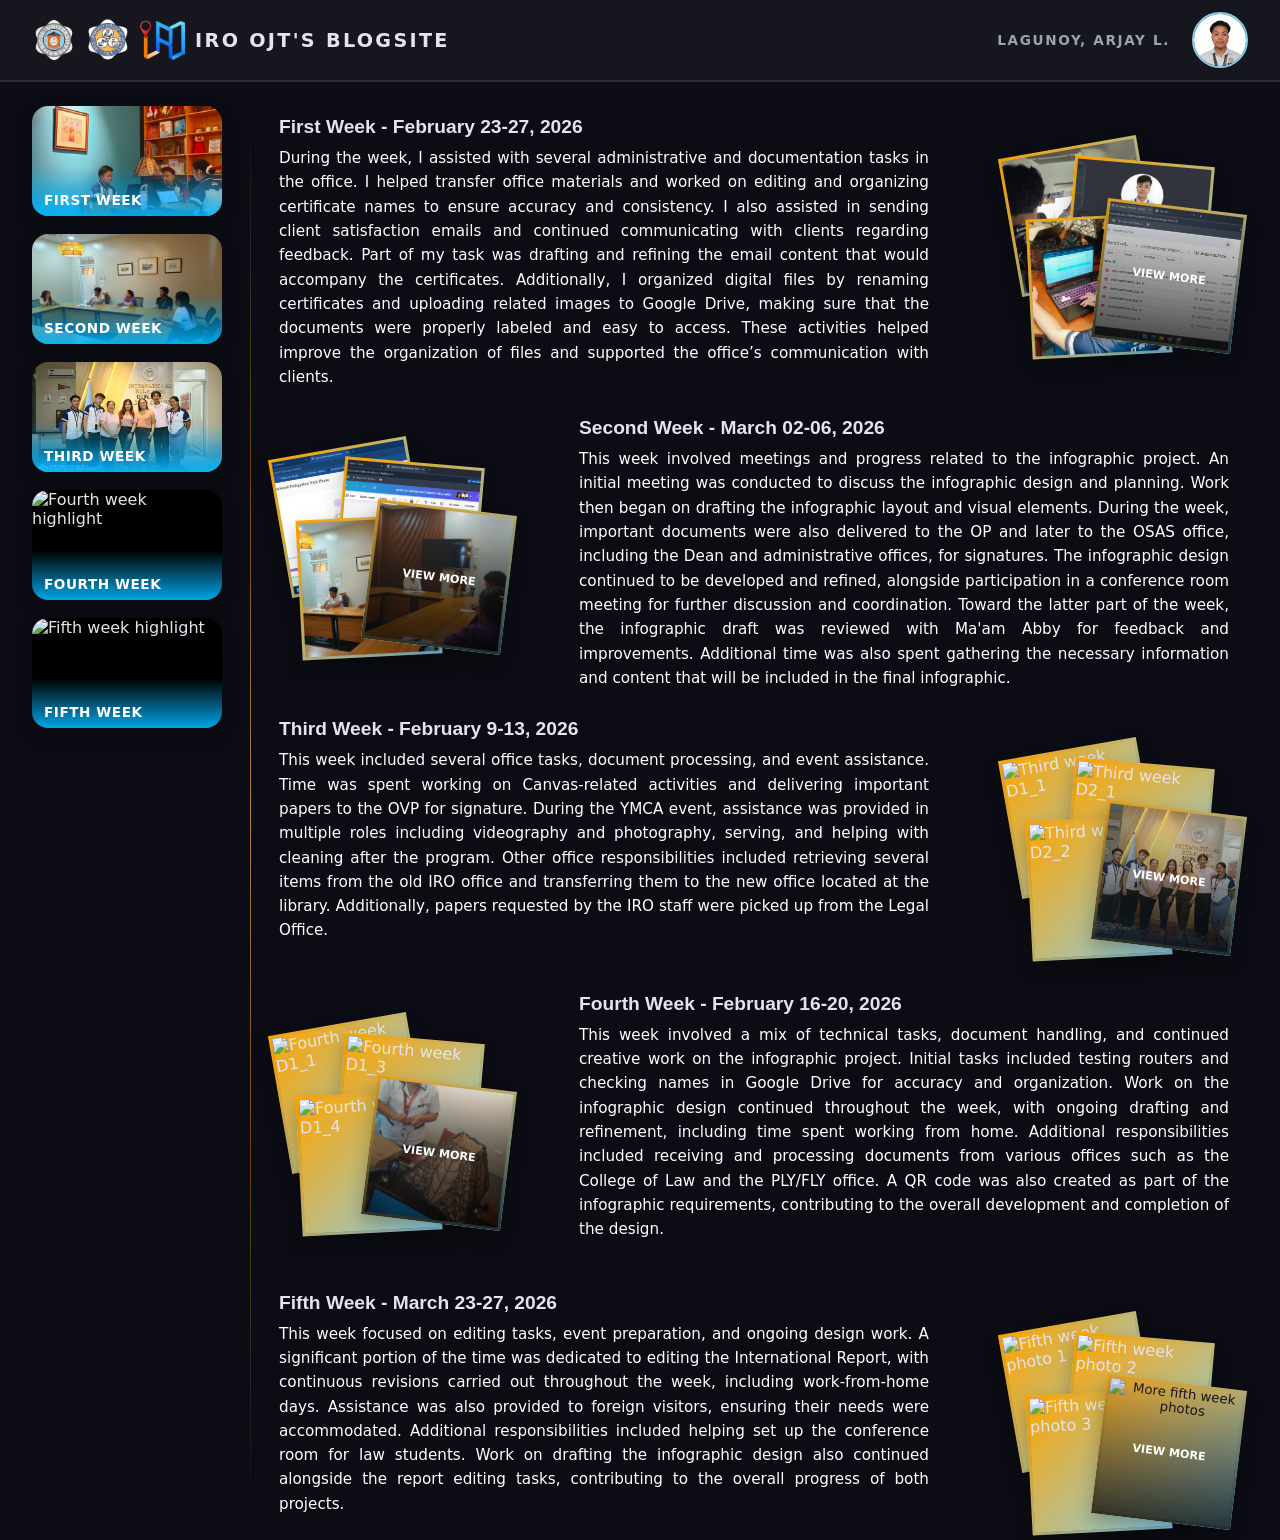
==== arjay.html @ ab3e55b7 "images changes" ====
<!DOCTYPE html>
<html lang="en">
<head>
  <meta charset="UTF-8">
  <title>Arjay - IRO OJT'S BLOGSITE</title>
  <link rel="icon" href="images/favicon.ico" type="image/x-icon">
  <link rel="preconnect" href="https://fonts.googleapis.com">
  <link rel="preconnect" href="https://fonts.gstatic.com" crossorigin>
  <link href="https://fonts.googleapis.com/css2?family=Pacifico&display=swap" rel="stylesheet">
  <link rel="stylesheet" href="style.css">
  <script src="profile-filter.js" defer></script>
  <style>
    /* Hide hover name label for header profiles on this page only */
    .profiles .profile span {
      display: none !important;
    }
  </style>
</head>
<body>
  <header class="site-header">
    <div class="site-title">
      <a href="index.html" class="home-link">
        <span class="site-logos" aria-label="Site logos">
          <img src="images/bu_logo.png" alt="BU Logo" class="partner-logo">
          <img src="images/bucs_logo.png" alt="BUCS Logo" class="partner-logo">
          <img src="images/iro_logo.webp" alt="IRO Logo" class="site-logo">
        </span>
      </a>
      <span>IRO OJT'S BLOGSITE</span>
    </div>

    <div class="profiles">
      <div class="profiles-label">Lagunoy, Arjay L.</div>
      <a href="ella.html?p=ella" class="profile" data-profile="ella">
        <img src="images/ella.webp" alt="Ella Balderama" />
        <span>Ella Balderama</span>
      </a>
      <a href="edmar.html?p=edmar" class="profile" data-profile="edmar">
        <img src="images/edmar.webp" alt="Edmar Dolosa" />
        <span>Edmar Dolosa</span>
      </a>
      <a href="index.html" class="profile" data-profile="arjay">
        <img src="images/arjay.webp" alt="Arjay Lagunoy" />
        <span>Arjay Lagunoy</span>
      </a>
    </div>
  </header>

  <hr class="header-divider">

  <main class="content blog-layout">
    <!-- Left: stacked hero cards -->
    <aside class="blog-hero-column">
      <div class="blog-hero-card">
        <div class="blog-hero-image-wrapper">
          <img src="images/arjay/first_week/D5-fri-3.jpg" alt="First week highlight">
          <button type="button" class="blog-hero-label" aria-label="First Week">First Week</button>
        </div>
      </div>

      <div class="blog-hero-card">
        <div class="blog-hero-image-wrapper">
          <img src="images/arjay/second_week/D4-3.jpeg" alt="Second week highlight">
          <button type="button" class="blog-hero-label" aria-label="Second Week">Second Week</button>
        </div>
      </div>

      <div class="blog-hero-card">
        <div class="blog-hero-image-wrapper">
          <img src="images/arjay/third_week/D2_3.jpg" alt="Third week highlight">
          <button type="button" class="blog-hero-label" aria-label="Third Week">Third Week</button>
        </div>
      </div>

      <div class="blog-hero-card">
        <div class="blog-hero-image-wrapper">
          <img src="images/arjay/fourth_week/D1_4.jpg" alt="Fourth week highlight">
          <button type="button" class="blog-hero-label" aria-label="Fourth Week">Fourth Week</button>
        </div>
      </div>

      <div class="blog-hero-card">
        <div class="blog-hero-image-wrapper">
          <img src="images/arjay/fifth_week/IMG_20260323_080156_362.jpg" alt="Fifth week highlight">
          <button type="button" class="blog-hero-label" aria-label="Fifth Week">Fifth Week</button>
        </div>
      </div>
    </aside>

    <!-- Vertical line separator (continuous) -->
    <div class="blog-vertical-divider"></div>

    <!-- Right: both weeks stacked -->
    <section class="blog-main-column">
      <div class="blog-week-block" id="week-first">
        <h1 class="blog-title">First Week - February 23-27, 2026</h1>

        <div class="blog-main-row">
          <p class="blog-paragraph">
            During the week, I assisted with several administrative and documentation tasks in the office.
            I helped transfer office materials and worked on editing and organizing certificate names to ensure
            accuracy and consistency. I also assisted in sending client satisfaction emails and continued
            communicating with clients regarding feedback. Part of my task was drafting and refining the email
            content that would accompany the certificates. Additionally, I organized digital files by renaming
            certificates and uploading related images to Google Drive, making sure that the documents were properly
            labeled and easy to access. These activities helped improve the organization of files and supported the
            office’s communication with clients.
          </p>

          <div class="blog-gallery-layer">

            <div class="blog-thumb layer1">
              <img src="images/arjay/first_week/D1-vehicle.jpg" alt="First week vehicle">
            </div>
          
            <div class="blog-thumb layer2">
              <img src="images/arjay/first_week/D3-WFH.jpg" alt="Work from home">
            </div>
          
            <div class="blog-thumb layer3">
              <img src="images/arjay/first_week/D5-fri-1.jpg" alt="Friday photo 1">
            </div>
          
            <button type="button"
                    class="blog-thumb blog-thumb-more layer4"
                    data-label="VIEW MORE"
                    id="open-first-week-modal">
              <img src="images/arjay/first_week/D5-drandreas.png" alt="More photos">
            </button>       
          </div>
          </div>
        </div>
      </div>

      <div class="blog-week-block blog-week-gallery-left" id="week-second">
        <h1 class="blog-title">Second Week - March 02-06, 2026</h1>

        <div class="blog-main-row">
          <div class="blog-gallery-layer">
            <div class="blog-thumb layer1">
              <img src="images/arjay/second_week/D2.png" alt="Second week detail D2">
            </div>
          
            <div class="blog-thumb layer2">
              <img src="images/arjay/second_week/D5.png" alt="Second week D5">
            </div>
          
            <div class="blog-thumb layer3">
              <img src="images/arjay/second_week/D4-3.jpeg" alt="Second week D4-3">
            </div>
          
            <button type="button"
                    class="blog-thumb blog-thumb-more layer4"
                    data-label="VIEW MORE"
                    id="open-second-week-modal">
              <img src="images/arjay/second_week/D4-5.jpeg" alt="More second week photos">
            </button>       
          </div>

          <p class="blog-paragraph">
            This week involved meetings and progress related to the infographic project. An initial meeting was conducted to discuss the infographic design and planning. Work then began on drafting the infographic layout and visual elements. During the week, important documents were also delivered to the OP and later to the OSAS office, including the Dean and administrative offices, for signatures. The infographic design continued to be developed and refined, alongside participation in a conference room meeting for further discussion and coordination. Toward the latter part of the week, the infographic draft was reviewed with Ma'am Abby for feedback and improvements. Additional time was also spent gathering the necessary information and content that will be included in the final infographic.
          </p>
          </div>
        </div>
      </div>

      <div class="blog-week-block" id="week-third">
        <h1 class="blog-title">Third Week - February 9-13, 2026</h1>

        <div class="blog-main-row">
          <p class="blog-paragraph">
            This week included several office tasks, document processing, and event assistance. Time was spent working on Canvas-related activities and delivering important papers to the OVP for signature. During the YMCA event, assistance was provided in multiple roles including videography and photography, serving, and helping with cleaning after the program. Other office responsibilities included retrieving several items from the old IRO office and transferring them to the new office located at the library. Additionally, papers requested by the IRO staff were picked up from the Legal Office.
          </p>

          <div class="blog-gallery-layer">

            <div class="blog-thumb layer1">
              <img src="images/arjay/third_week/D1_1.jpg" alt="Third week D1_1">
            </div>
          
            <div class="blog-thumb layer2">
              <img src="images/arjay/third_week/D2_1.jpg" alt="Third week D2_1">
            </div>
          
            <div class="blog-thumb layer3">
              <img src="images/arjay/third_week/D2_2.jpg" alt="Third week D2_2">
            </div>
          
            <button type="button"
                    class="blog-thumb blog-thumb-more layer4"
                    data-label="VIEW MORE"
                    id="open-third-week-modal">
              <img src="images/arjay/third_week/D2_3.jpg" alt="More third week photos">
            </button>       
          </div>
          </div>
        </div>
      </div>

      <div class="blog-week-block blog-week-gallery-left" id="week-fourth">
        <h1 class="blog-title" style="margin-top: 50px;">Fourth Week - February 16-20, 2026</h1>

        <div class="blog-main-row">
          <div class="blog-gallery-layer">
            <div class="blog-thumb layer1">
              <img src="images/arjay/fourth_week/D1_1.jpg" alt="Fourth week D1_1">
            </div>
            <div class="blog-thumb layer2">
              <img src="images/arjay/fourth_week/D1_3.jpg" alt="Fourth week D1_3">
            </div>
            <div class="blog-thumb layer3">
              <img src="images/arjay/fourth_week/D1_4.jpg" alt="Fourth week D1_4">
            </div>
            <button type="button"
                    class="blog-thumb blog-thumb-more layer4"
                    data-label="VIEW MORE"
                    id="open-fourth-week-modal">
              <img src="images/arjay/fourth_week/D1_5.jpg" alt="More fourth week photos">
            </button>
          </div>

          <p class="blog-paragraph">
            This week involved a mix of technical tasks, document handling, and continued creative work on the infographic project. Initial tasks included testing routers and checking names in Google Drive for accuracy and organization. Work on the infographic design continued throughout the week, with ongoing drafting and refinement, including time spent working from home. Additional responsibilities included receiving and processing documents from various offices such as the College of Law and the PLY/FLY office. A QR code was also created as part of the infographic requirements, contributing to the overall development and completion of the design.
          </p>
        </div>
      </div>

      <div class="blog-week-block" id="week-fifth">
        <h1 class="blog-title" style="margin-top: 50px;">Fifth Week - March 23-27, 2026</h1>

        <div class="blog-main-row">
          <p class="blog-paragraph">
            This week focused on editing tasks, event preparation, and ongoing design work. A significant portion of the time was dedicated to editing the International Report, with continuous revisions carried out throughout the week, including work-from-home days. Assistance was also provided to foreign visitors, ensuring their needs were accommodated. Additional responsibilities included helping set up the conference room for law students. Work on drafting the infographic design also continued alongside the report editing tasks, contributing to the overall progress of both projects.
          </p>

          <div class="blog-gallery-layer">

            <div class="blog-thumb layer1">
              <img src="images/arjay/fifth_week/IMG_20260323_080156_362.jpg" alt="Fifth week photo 1">
            </div>
          
            <div class="blog-thumb layer2">
              <img src="images/arjay/fifth_week/IMG_20260323_080158_913.jpg" alt="Fifth week photo 2">
            </div>
          
            <div class="blog-thumb layer3">
              <img src="images/arjay/fifth_week/IMG_20260323_080202_410.jpg" alt="Fifth week photo 3">
            </div>
          
            <button type="button"
                    class="blog-thumb blog-thumb-more layer4"
                    data-label="VIEW MORE"
                    id="open-fifth-week-modal">
              <img src="images/arjay/fifth_week/IMG_20260323_080204_755.jpg" alt="More fifth week photos">
            </button>       
          </div>
          </div>
        </div>
      </div>
    </section>
  </main>

  <!-- Modal overlay showing all first week images -->
  <div class="blog-modal-overlay" id="blog-first-week-modal">
    <div class="blog-modal-content">
      <div class="blog-modal-header">
        <div class="blog-modal-title">First Week - Arjay's Full Gallery</div>
        <button type="button" class="blog-modal-close" id="close-first-week-modal">&times;</button>
      </div>
      <div class="blog-modal-preview" id="blog-modal-preview-first" aria-hidden="true"></div>

      <div class="blog-modal-grid">
        <div class="blog-modal-grid-inner">
          <img src="images/arjay/first_week/D1.jpg" alt="First week photo D1">
          <img src="images/arjay/first_week/D1-vehicle.jpg" alt="First week vehicle">
          <img src="images/arjay/first_week/D1-from-mamabby.jpg" alt="From Ma'am Abby">
          <img src="images/arjay/first_week/D1-01.jpg" alt="First day detail">
          <img src="images/arjay/first_week/D3-WFH.jpg" alt="Work from home">
          <img src="images/arjay/first_week/D3-WFH-04.png" alt="WFH screen 04">
          <img src="images/arjay/first_week/D3-WFH-06.png" alt="WFH screen 06">
          <img src="images/arjay/first_week/D3-ss.1.png" alt="Screenshot 1">
          <img src="images/arjay/first_week/D3-ss.2.png" alt="Screenshot 2">
          <img src="images/arjay/first_week/D3-ss.3.png" alt="Screenshot 3">
          <img src="images/arjay/first_week/D3-ss.4.png" alt="Screenshot 4">
          <img src="images/arjay/first_week/D4.jpg" alt="Day 4">
          <img src="images/arjay/first_week/D4-01.jpg" alt="Day 4 detail">
          <img src="images/arjay/first_week/D5-fri-1.jpg" alt="Friday 1">
          <img src="images/arjay/first_week/D5-fri-2.jpg" alt="Friday 2">
          <img src="images/arjay/first_week/D5-fri-3.jpg" alt="Friday 3">
          <img src="images/arjay/first_week/D5-drandreas.png" alt="Dr. Andreas">
          <img src="images/arjay/first_week/D5-drtapas.png" alt="Dr. Tapas">
          <img src="images/arjay/first_week/D5-pc.png" alt="PC setup">
          <img src="images/arjay/first_week/D5-drive.png" alt="Google Drive organization">
        </div>
      </div>
    </div>
  </div>

  <!-- Modal overlay showing all second week images -->
  <div class="blog-modal-overlay" id="blog-second-week-modal">
    <div class="blog-modal-content">
      <div class="blog-modal-header">
        <div class="blog-modal-title">Second Week - Arjay's Full Gallery</div>
        <button type="button" class="blog-modal-close" id="close-second-week-modal">&times;</button>
      </div>
      <div class="blog-modal-preview" id="blog-modal-preview-second" aria-hidden="true"></div>

      <div class="blog-modal-grid">
        <div class="blog-modal-grid-inner">
          <img src="images/arjay/second_week/D1.jpg" alt="Second week photo D1">
          <img src="images/arjay/second_week/D2.png" alt="Second week photo D2">
          <img src="images/arjay/second_week/D4-3.jpeg" alt="Second week photo D4-3">
          <img src="images/arjay/second_week/D4-5.jpeg" alt="Second week photo D4-5">
          <img src="images/arjay/second_week/D4-6.jpeg" alt="Second week photo D4-6">
          <img src="images/arjay/second_week/D4-9.jpeg" alt="Second week photo D4-9">
          <img src="images/arjay/second_week/D4-11.jpeg" alt="Second week photo D4-11">
          <img src="images/arjay/second_week/D5.png" alt="Second week photo D5">
        </div>
      </div>
    </div>
  </div>

  <!-- Modal overlay showing all third week images -->
  <div class="blog-modal-overlay" id="blog-third-week-modal">
    <div class="blog-modal-content">
      <div class="blog-modal-header">
        <div class="blog-modal-title">Third Week - Arjay's Full Gallery</div>
        <button type="button" class="blog-modal-close" id="close-third-week-modal">&times;</button>
      </div>
      <div class="blog-modal-preview" id="blog-modal-preview-third" aria-hidden="true"></div>

      <div class="blog-modal-grid">
        <div class="blog-modal-grid-inner">
          <img src="images/arjay/third_week/D1_1.jpg" alt="Third week photo D1_1">
          <img src="images/arjay/third_week/D2_1.jpg" alt="Third week photo D2_1">
          <img src="images/arjay/third_week/D2_2.jpg" alt="Third week photo D2_2">
          <img src="images/arjay/third_week/D2_3.jpg" alt="Third week photo D2_3">
          <img src="images/arjay/third_week/D2_9.jpg" alt="Third week photo D2_9">
          <img src="images/arjay/third_week/D2_13.jpg" alt="Third week photo D2_13">
          <img src="images/arjay/third_week/D2_19.jpg" alt="Third week photo D2_19">
          <img src="images/arjay/third_week/D3_4.jpg" alt="Third week photo D3_4">
          <img src="images/arjay/third_week/D3_5.jpg" alt="Third week photo D3_5">
          <img src="images/arjay/third_week/D4_1.jpg" alt="Third week photo D4_1">
          <img src="images/arjay/third_week/D4_2.jpg" alt="Third week photo D4_2">
          <img src="images/arjay/third_week/D4_3.jpg" alt="Third week photo D4_3">
          <img src="images/arjay/third_week/D4_4.jpg" alt="Third week photo D4_4">
          <img src="images/arjay/third_week/D4_5.jpg" alt="Third week photo D4_5">
        </div>
      </div>
    </div>
  </div>

  <!-- Modal overlay showing all fourth week images -->
  <div class="blog-modal-overlay" id="blog-fourth-week-modal">
    <div class="blog-modal-content">
      <div class="blog-modal-header">
        <div class="blog-modal-title">Fourth Week - Arjay's Full Gallery</div>
        <button type="button" class="blog-modal-close" id="close-fourth-week-modal">&times;</button>
      </div>
      <div class="blog-modal-preview" id="blog-modal-preview-fourth" aria-hidden="true"></div>

      <div class="blog-modal-grid">
        <div class="blog-modal-grid-inner">
          <img src="images/arjay/fourth_week/D1_1.jpg" alt="Fourth week D1_1">
          <img src="images/arjay/fourth_week/D1_3.jpg" alt="Fourth week D1_3">
          <img src="images/arjay/fourth_week/D1_4.jpg" alt="Fourth week D1_4">
          <img src="images/arjay/fourth_week/D1_5.jpg" alt="Fourth week D1_5">
          <img src="images/arjay/fourth_week/D2_1.png" alt="Fourth week D2_1">
          <img src="images/arjay/fourth_week/D2_2.png" alt="Fourth week D2_2">
          <img src="images/arjay/fourth_week/IMG_20260317_103828_366.jpg" alt="Fourth week IMG_20260317_103828_366">
          <img src="images/arjay/fourth_week/IMG_20260317_103830_191.jpg" alt="Fourth week IMG_20260317_103830_191">
          <img src="images/arjay/fourth_week/651049630_2659095344475414_9151462873910262731_n.png" alt="Fourth week photo 651049630">
          <img src="images/arjay/fourth_week/653826181_878815501846027_1225221912493517562_n.png" alt="Fourth week photo 653826181">
          <img src="images/arjay/fourth_week/654668394_26768876489397046_913980961103234199_n.png" alt="Fourth week photo 654668394">
        </div>
      </div>
    </div>
  </div>

  <!-- Modal overlay showing all fifth week images -->
  <div class="blog-modal-overlay" id="blog-fifth-week-modal">
    <div class="blog-modal-content">
      <div class="blog-modal-header">
        <div class="blog-modal-title">Fifth Week - Arjay's Full Gallery</div>
        <button type="button" class="blog-modal-close" id="close-fifth-week-modal">&times;</button>
      </div>
      <div class="blog-modal-preview" id="blog-modal-preview-fifth" aria-hidden="true"></div>

      <div class="blog-modal-grid">
        <div class="blog-modal-grid-inner">
          <img src="images/arjay/fifth_week/IMG_20260323_080156_362.jpg" alt="Fifth week photo 1">
          <img src="images/arjay/fifth_week/IMG_20260323_080158_913.jpg" alt="Fifth week photo 2">
          <img src="images/arjay/fifth_week/IMG_20260323_080202_410.jpg" alt="Fifth week photo 3">
          <img src="images/arjay/fifth_week/IMG_20260323_080204_755.jpg" alt="Fifth week photo 4">
          <img src="images/arjay/fifth_week/IMG_20260323_080301_989.jpg" alt="Fifth week photo 5">
          <img src="images/arjay/fifth_week/received_1376661337598605.webp" alt="Fifth week photo 6">
          <img src="images/arjay/fifth_week/received_1643731869966893.webp" alt="Fifth week photo 7">
          <img src="images/arjay/fifth_week/received_2430669260709647.webp" alt="Fifth week photo 8">
          <img src="images/arjay/fifth_week/received_924578606946798.webp" alt="Fifth week photo 9">
        </div>
      </div>
    </div>
  </div>

  <script>
    (function () {
      function setupModal(openId, modalId, closeId, previewId) {
        const openBtn = document.getElementById(openId);
        const closeBtn = document.getElementById(closeId);
        const modal = document.getElementById(modalId);
        const preview = document.getElementById(previewId);
        const grid = modal ? modal.querySelector('.blog-modal-grid-inner') : null;

        if (openBtn && modal && closeBtn) {
          openBtn.addEventListener('click', function () {
            modal.classList.add('is-open');
          });

          closeBtn.addEventListener('click', function () {
            modal.classList.remove('is-open');
            if (preview) {
              preview.innerHTML = "";
              preview.setAttribute('aria-hidden', 'true');
            }
          });

          modal.addEventListener('click', function (e) {
            if (e.target === modal) {
              modal.classList.remove('is-open');
              if (preview) {
                preview.innerHTML = "";
                preview.setAttribute('aria-hidden', 'true');
              }
            }
          });
        }

        // make images in the modal clickable to view larger
        if (grid && preview) {
          grid.addEventListener('click', function (e) {
            const img = e.target.closest('img');
            if (!img) return;

            const big = document.createElement('img');
            big.src = img.src;
            big.alt = img.alt || "";

            preview.innerHTML = "";
            preview.appendChild(big);
            preview.setAttribute('aria-hidden', 'false');
          });
        }
      }

      setupModal('open-first-week-modal', 'blog-first-week-modal', 'close-first-week-modal', 'blog-modal-preview-first');
      setupModal('open-second-week-modal', 'blog-second-week-modal', 'close-second-week-modal', 'blog-modal-preview-second');
      setupModal('open-third-week-modal', 'blog-third-week-modal', 'close-third-week-modal', 'blog-modal-preview-third');
      setupModal('open-fourth-week-modal', 'blog-fourth-week-modal', 'close-fourth-week-modal', 'blog-modal-preview-fourth');
      setupModal('open-fifth-week-modal', 'blog-fifth-week-modal', 'close-fifth-week-modal', 'blog-modal-preview-fifth');

      // Make hero highlight cards (image + label) clickable to scroll to the week,
      // without changing their vertical order
      const heroColumn = document.querySelector('.blog-hero-column');

      if (heroColumn) {
        heroColumn.querySelectorAll('.blog-hero-card').forEach(function (card) {
          const labelBtn = card.querySelector('.blog-hero-label');
          const label = labelBtn ? labelBtn.getAttribute('aria-label') || '' : '';
          let targetId = null;
          if (label === 'First Week') targetId = 'week-first';
          else if (label === 'Second Week') targetId = 'week-second';
          else if (label === 'Third Week') targetId = 'week-third';
          else if (label === 'Fourth Week') targetId = 'week-fourth';
          else if (label === 'Fifth Week') targetId = 'week-fifth';

          card.addEventListener('click', function (e) {
            e.preventDefault();
            if (!targetId) return;
            const target = document.getElementById(targetId);
            if (target) {
              target.scrollIntoView({ behavior: 'smooth', block: 'start' });
            }
          });
        });
      }
    })();
  </script>
</body>
</html>
---- style.css ----
/* Midnight theme */
:root {
  --midnight-bg: #0c0c14;
  --midnight-surface: #16161e;
  --midnight-surface-alt: #1e1e28;
  --midnight-text: #e4e4eb;
  --midnight-text-muted: #9ca3af;
  --midnight-border: #2d2d3a;
}

html {
  background: var(--midnight-bg);
}

* {
  box-sizing: border-box;
  margin: 0;
  padding: 0;
  font-family: system-ui, -apple-system, BlinkMacSystemFont, "Segoe UI", sans-serif;
}

body {
  background: var(--midnight-bg);
  color: var(--midnight-text);
}

.site-header {
  display: flex;
  justify-content: space-between;
  align-items: center;
  padding: 12px 32px;
  background: var(--midnight-surface);
  flex-wrap: wrap;
  gap: 10px 18px;
}

.profiles {
  display: flex;
  gap: 16px;
  align-items: center;
}

.profile {
  position: relative;
  display: inline-flex;
  align-items: center;
  text-decoration: none;
  color: inherit;
  gap: 8px;
  transform-origin: center;
  transition:
    opacity 1000ms cubic-bezier(0.22, 1, 0.36, 1),
    transform 1000ms cubic-bezier(0.22, 1, 0.36, 1),
    filter 1000ms cubic-bezier(0.22, 1, 0.36, 1);
  will-change: opacity, transform, filter;
}

.profile img {
  width: 56px;
  height: 56px;
  border-radius: 50%;
  object-fit: cover;
  border: 2px solid skyblue;
  display: block;
  margin: 0 auto;
  transition: transform 0.2s, box-shadow 0.2s, border-color 0.25s ease-out;
}

.profile:hover img {
  transform: translateY(-2px);
  box-shadow: 0 4px 10px rgba(0, 0, 0, 0.15);
  border-color: orange;
}

.profile span {
  position: absolute;
  top: 100%;
  left: 50%;
  transform: translate(-50%, 6px);
  padding: 4px 10px;
  font-size: 0.7rem;
  text-align: center;
  color: #ffffff;
  background: linear-gradient(135deg, skyblue, orange);
  border-radius: 999px;
  white-space: nowrap;

  opacity: 0;
  pointer-events: none;
  transition: transform 0.25s ease-out, opacity 0.25s ease-out;
}

.profile:hover span {
  opacity: 1;
  transform: translate(-50%, 0);
}

/* Smooth hide animation for header profiles (used by profile-filter.js) */
.profile.profile-is-hiding {
  opacity: 0;
  transform: translateY(-10px) scale(0.92);
  filter: blur(1.5px);
  pointer-events: none;
}

@media (prefers-reduced-motion: reduce) {
  .profile {
    transition: none !important;
  }
  .profile.profile-is-hiding {
    filter: none;
    transform: none;
  }
}

.site-title {
  display: flex;
  align-items: center;
  gap: 10px;
  font-weight: 700;
  font-size: 1.2rem;
  letter-spacing: 0.12em;
  text-transform: uppercase;
  color: var(--midnight-text);
}

/* Homepage-only header label (used only on index.html) */
.profiles-label {
  font-size: 0.85rem;
  font-weight: 700;
  letter-spacing: 0.12em;
  text-transform: uppercase;
  color: var(--midnight-text-muted);
  margin-right: 6px;
  white-space: nowrap;
}

.home-link {
  display: inline-flex;
  text-decoration: none;
}

.site-logos {
  display: inline-flex;
  align-items: center;
  gap: 10px;
}

.partner-logo {
  height: 44px;
  width: auto;
  object-fit: contain;
  display: block;
}

.site-logo {
  height: 40px;
  width: auto;
  display: block;
}

@media (max-width: 640px) {
  .site-header {
    padding: 10px 16px;
  }
  .site-title {
    font-size: 1.05rem;
  }
  .site-logos {
    gap: 8px;
  }
  .partner-logo {
    height: 32px;
  }
  .site-logo {
    height: 32px;
  }
}

.header-divider {
  border: none;
  border-top: 2px solid var(--midnight-border);
}

.content {
  padding: 24px 32px;
}

/* Arjay first week layout */
.blog-layout {
  display: flex;
  gap: 28px;
  align-items: flex-start;
}

.blog-hero-column {
  flex: 0 0 auto;
}

.blog-main-column {
  flex: 1;
}

.blog-week-block {
  margin-bottom: 28px;
}

.blog-week-block:last-child {
  margin-bottom: 0;
}

.blog-sign-off {
  margin-top: 12px;
  font-size: 0.9rem;
  color: var(--midnight-text-muted);
  font-style: italic;
}

/* If the mini-gallery is on the left in the row, shift the title to sit above the text column */
.blog-week-gallery-left > .blog-title {
  margin-left: 300px; /* 220px gallery width + ~80px gap */
}

@media (max-width: 900px) {
  .blog-week-gallery-left > .blog-title {
    margin-left: 0;
  }
}

.blog-vertical-divider {
  width: 1px;
  background: linear-gradient(to bottom, transparent, #ffb347, transparent);
  align-self: stretch;
  opacity: 0.7;
}

.blog-hero-card {
  width: 190px; /* small rounded rectangle */
  border-radius: 16px;
  overflow: hidden;
  box-shadow: 0 8px 20px rgba(0, 0, 0, 0.18);
  background: #000;
  margin-bottom: 18px;
}

.blog-hero-card:last-child {
  margin-bottom: 0;
}

.blog-hero-image-wrapper {
  position: relative;
}

.blog-hero-image-wrapper img {
  width: 100%;
  height: 110px; /* reduced height */
  display: block;
  object-fit: cover;
}

.blog-hero-image-wrapper::after {
  content: "";
  position: absolute;
  left: 0;
  right: 0;
  bottom: 0;
  height: 45%;
  background: linear-gradient(to top, rgba(0, 183, 255, 0.9), rgba(255, 165, 0, 0));
}

.blog-hero-label {
  position: absolute;
  left: 12px;
  bottom: 8px;
  z-index: 1;
  font-size: 0.85rem;
  font-weight: 600;
  letter-spacing: 0.04em;
  text-transform: uppercase;
  color: #fff;
  border: none;
  background: transparent;
  padding: 0;
  cursor: pointer;
  font-family: inherit;
}

.blog-title {
  font-size: 1.2rem;
  margin-top: 10px;
  margin-bottom: 8px;
  font-family: "Helvetica", Arial, sans-serif;
}

.blog-main-row {
  display: flex;
  gap: 80px;
  align-items: flex-start;
}

.blog-paragraph {
  flex: 2;
  line-height: 1.6;
  font-size: 0.95rem;
  text-align: justify;
  max-width: 650px;
  color: #ffffff;
}

.blog-gallery {
  flex: 1;
  display: flex;
  flex-direction: column;
  gap: 8px;
}

.blog-gallery-row {
  display: flex;
  gap: 20px;
  flex-wrap: wrap;
}

.blog-thumb {
  position: relative;
  border-radius: 0;
  overflow: hidden;
  padding: 2px; /* thin inner space for gradient line */
  background: linear-gradient(135deg, orange, skyblue); /* orange–skyblue gradient line */
}

.blog-thumb img {
  width: 150px;
  height: 150px;
  object-fit: cover;
  display: block;
  box-shadow: 0 4px 10px rgba(0, 0, 0, 0.15);
}

.blog-thumb-more {
  cursor: pointer;
  border: none;
  padding: 0;
  background: transparent;
}

.blog-thumb img {
  transition: transform 0.2s ease-out, box-shadow 0.2s ease-out;
}

.blog-thumb:hover img {
  transform: translateY(-3px);
  box-shadow: 0 6px 14px rgba(0, 0, 0, 0.25);
}

/* fading color overlay from below on hover */
.blog-thumb::before {
  content: "";
  position: absolute;
  left: 0;
  right: 0;
  bottom: 0;
  height: 55%;
  background: linear-gradient(to top, rgba(255, 165, 0, 0.85), transparent); /* default orange */
  opacity: 0;
  transform: translateY(100%);
  transition: opacity 0.25s ease-out, transform 0.25s ease-out;
  pointer-events: none;
}

/* alternate some thumbs to use sky blue overlay to feel more random */
.blog-gallery-row .blog-thumb:nth-child(2)::before,
.blog-gallery-row:nth-child(2) .blog-thumb:first-child::before {
  background: linear-gradient(to top, rgba(135, 206, 250, 0.9), transparent); /* sky blue */
}

.blog-thumb:hover::before {
  opacity: 1;
  transform: translateY(0);
}

.blog-thumb-more::after {
  content: attr(data-label);
  position: absolute;
  inset: 0;
  display: flex;
  align-items: center;
  justify-content: center;
  background: radial-gradient(circle at 30% 0%, rgba(255, 255, 255, 0.12), transparent),
              linear-gradient(to bottom, rgba(0, 0, 0, 0.1), rgba(0, 0, 0, 0.75));
  color: #fff;
  font-weight: 600;
  font-size: 0.7rem;
}

/* Modal overlay for full gallery */
.blog-modal-overlay {
  position: fixed;
  inset: 0;
  background: rgba(0, 0, 0, 0.7);
  display: none;
  align-items: center;
  justify-content: center;
  z-index: 999;
}

.blog-modal-overlay.is-open {
  display: flex;
}

.blog-modal-content {
  background: var(--midnight-surface);
  max-width: 900px;
  max-height: 90vh;
  width: 90%;
  border-radius: 12px;
  padding: 16px 20px 20px;
  box-shadow: 0 18px 45px rgba(0, 0, 0, 0.35);
  display: flex;
  flex-direction: column;
}

.blog-modal-header {
  display: flex;
  justify-content: space-between;
  align-items: center;
  margin-bottom: 12px;
}

.blog-modal-title {
  font-size: 1.1rem;
  font-weight: 600;
  color: var(--midnight-text);
}

.blog-modal-close {
  border: none;
  background: transparent;
  font-size: 1.4rem;
  cursor: pointer;
  line-height: 1;
  color: var(--midnight-text);
}

.blog-modal-grid {
  overflow: auto;
}

.blog-modal-grid-inner {
  display: grid;
  grid-template-columns: repeat(auto-fill, minmax(160px, 1fr));
  gap: 12px;
}

.blog-modal-grid-inner img {
  width: 100%;
  height: 130px;
  object-fit: cover;
  border-radius: 10px;
}

/* Click-to-view preview inside modal */
.blog-modal-preview {
  display: flex;
  justify-content: center;
  margin-bottom: 12px;
}

.blog-modal-preview img {
  max-width: 100%;
  max-height: 45vh;
  border-radius: 12px;
  box-shadow: 0 10px 25px rgba(0, 0, 0, 0.3);
  object-fit: contain;
}

/* Layered gallery */

.blog-gallery-layer{
  position:relative;
  width:220px;
  height:190px;
}

/* base image style */

.blog-gallery-layer .blog-thumb{
  position:absolute;
  width:140px;
  height:140px;
  padding:3px;
  background:linear-gradient(135deg,orange,skyblue);
  box-shadow:0 8px 18px rgba(0,0,0,0.25);
  transition:transform .25s ease;
}

.blog-gallery-layer img{
  width:100%;
  height:100%;
  object-fit:cover;
  display:block;
}

/* random layering */

.layer1{
  top:0;
  left:0;
  transform:rotate(-10deg);
  z-index:1;
}

.layer2{
  top:15px;
  left:60px;
  transform:rotate(5deg);
  z-index:2;
}

.layer3{
  top:70px;
  left:20px;
  transform:rotate(-3deg);
  z-index:3;
}

.layer4{
  top:60px;
  left:90px;
  transform:rotate(7deg);
  z-index:4;
  cursor:pointer;
}

/* hover lift */

.blog-gallery-layer .blog-thumb:hover{
  transform:translateY(-5px) scale(1.05);
}

/* Welcome page styles */
.index-content {
  max-width: 1500px;
  margin: 0 auto;
}

/* Hidden video for autoplay */
.timelapse-autoplay {
  position: absolute;
  width: 1px;
  height: 1px;
  overflow: hidden;
  opacity: 0;
  pointer-events: none;
}

.timelapse-autoplay .timelapse-video {
  width: 1px;
  height: 1px;
}

.welcome-title {
  font-size: 2.5rem;
  font-weight: 700;
  text-align: center;
  margin-bottom: 48px;
  margin-top: 20px;
  color: var(--midnight-text);
  letter-spacing: 0.05em;
  font-family: serif;
}

/* Landing page snapshots section */
.landing-snapshots {
  margin: 60px 0;
  display: flex;
  flex-direction: column;
  align-items: center;
  width: 100%;
}

.snapshots-row {
  width: 100%;
  display: grid;
  grid-template-columns: 1.05fr 0.95fr;
  gap: 28px;
  align-items: stretch;
}

.snapshots-left {
  width: 100%;
}

.snapshots-right {
  width: 100%;
  display: flex;
  justify-content: center;
}

.snapshots-title {
  font-size: 1.5rem;
  font-weight: 600;
  margin-bottom: 40px;
  color: var(--midnight-text);
  text-align: center;
  letter-spacing: 0.05em;
  text-transform: uppercase;
  font-family: sans-serif;
}

/* Snapshots cards container */
.snapshots-cards {
  display: flex;
  gap: 24px;
  justify-content: center;
  flex-wrap: wrap;
  margin-bottom: 40px;
  max-width: 1400px;
  width: 100%;
}

/* Auto-scrolling carousel wrapper */
.snapshots-carousel-wrapper {
  width: 100%;
  max-width: 1400px;
  overflow: hidden;
  margin-bottom: 40px;
  position: relative;
}

/* Carousel track with animation */
.snapshots-carousel-track {
  display: flex;
  gap: 24px;
  animation: scroll-right-to-left 40s linear infinite;
  width: fit-content;
}

/* Ensure cards in carousel maintain fixed width */
.snapshots-carousel-track .snapshot-card {
  flex-shrink: 0;
  width: 220px;
}

/* Pause animation on hover */
.snapshots-carousel-wrapper:hover .snapshots-carousel-track {
  animation-play-state: paused;
}

/* Keyframes for right-to-left scrolling */
@keyframes scroll-right-to-left {
  0% {
    transform: translateX(0);
  }
  100% {
    transform: translateX(-50%);
  }
}

/* Individual snapshot card */
.snapshot-card {
  background: var(--midnight-surface);
  border-radius: 12px;
  box-shadow: 0 2px 8px rgba(0, 0, 0, 0.3);
  overflow: hidden;
  width: 220px;
  transition: transform 0.3s ease, box-shadow 0.3s ease;
  display: flex;
  flex-direction: column;
}

.snapshot-card:hover {
  transform: translateY(-4px);
  box-shadow: 0 4px 16px rgba(0, 0, 0, 0.15);
}

.snapshot-card img,
.snapshot-card video {
  width: 100%;
  height: 180px;
  object-fit: cover;
  display: block;
}

.snapshot-meta {
  padding: 16px;
  display: flex;
  flex-direction: column;
  gap: 4px;
  /* Hide the text boxes (name/date) under each video card */
  display: none;
}

.snapshot-name {
  font-weight: 600;
  font-size: 0.95rem;
  color: var(--midnight-text);
  font-family: sans-serif;
}

.snapshot-date {
  font-size: 0.85rem;
  color: var(--midnight-text-muted);
  font-family: sans-serif;
}

/* VIEW FULL GALLERY button */
.snapshots-cta {
  padding: 14px 32px;
  background: #87ceeb 0%;
  color: #050505;
  border: none;
  border-radius: 8px;
  font-size: 0.9rem;
  font-weight: 600;
  letter-spacing: 0.1em;
  text-transform: uppercase;
  cursor: pointer;
  transition: transform 0.2s ease, box-shadow 0.2s ease;
  font-family: sans-serif;
  box-shadow: 0 2px 8px rgba(0, 0, 0, 0.15);
}

.snapshots-cta:hover {
  transform: translateY(-2px);
  box-shadow: 0 4px 12px rgba(0, 0, 0, 0.2);
}

.snapshots-cta:active {
  transform: translateY(0);
}

.timelapse-carousel {
  position: relative;
  display: flex;
  align-items: center;
  justify-content: center;
  gap: 20px;
  max-width: 640px;
  width: 100%;
  margin: 0 auto;
}

.snapshots-panel {
  height: 340px;
}

.timelapse-video-wrapper {
  flex: 1;
  display: flex;
  justify-content: center;
  max-width: 460px;
  min-width: 280px;
  height: 340px;
}

.timelapse-video {
  max-width: 100%;
  width: 100%;
  height: 100%;
  border-radius: 16px;
  box-shadow: 0 10px 30px rgba(0, 0, 0, 0.2);
  background: #000;
  transition: transform 0.3s ease, box-shadow 0.3s ease;
  object-fit: cover;
}

.timelapse-video:hover {
  transform: scale(1.02);
  box-shadow: 0 12px 35px rgba(0, 0, 0, 0.25);
}

.timelapse-nav {
  background: linear-gradient(135deg, skyblue, orange);
  border: none;
  color: white;
  font-size: 2rem;
  font-weight: bold;
  width: 55px;
  height: 55px;
  border-radius: 50%;
  cursor: pointer;
  display: flex;
  align-items: center;
  justify-content: center;
  transition: all 0.3s ease;
  box-shadow: 0 4px 12px rgba(0, 0, 0, 0.2);
  flex-shrink: 0;
  z-index: 10;
}

.timelapse-nav:hover {
  transform: scale(1.15);
  box-shadow: 0 8px 20px rgba(0, 0, 0, 0.35);
  background: linear-gradient(135deg, #87ceeb, #ff8c00);
}

.timelapse-nav:active {
  transform: scale(1.05);
}

.timelapse-nav:disabled {
  opacity: 0.5;
  cursor: not-allowed;
}

.timelapse-counter-wrapper {
  width: 100%;
  display: flex;
  justify-content: center;
  margin-top: 20px;
}

/* Random overlapping stack */
.random-overlap {
  position: relative;
  width: 100%;
  max-width: 520px;
  height: 340px;
  display: flex;
  align-items: center;
  justify-content: center;
}

.random-overlap .random-layer {
  position: absolute;
  width: 230px;
  height: 230px;
  padding: 3px;
  border-radius: 18px;
  background: linear-gradient(135deg, rgba(255, 165, 0, 0.95), rgba(135, 206, 250, 0.95));
  box-shadow: 0 14px 34px rgba(0, 0, 0, 0.22);
  transition: transform 0.25s ease, box-shadow 0.25s ease;
}

.random-overlap .random-layer img {
  width: 100%;
  height: 100%;
  display: block;
  object-fit: cover;
  border-radius: 15px;
}

.random-overlap .layer1 { left: 40px; top: 18px; transform: rotate(-10deg); z-index: 1; }
.random-overlap .layer2 { left: 165px; top: 28px; transform: rotate(6deg); z-index: 2; }
.random-overlap .layer3 { left: 85px; top: 120px; transform: rotate(-3deg); z-index: 3; }
.random-overlap .layer4 { left: 220px; top: 130px; transform: rotate(9deg); z-index: 4; }

.random-more {
  cursor: pointer;
  border: none;
  background: transparent;
  padding: 0;
}

.random-more::after {
  content: attr(data-label);
  position: absolute;
  inset: 3px;
  border-radius: 15px;
  display: flex;
  align-items: center;
  justify-content: center;
  background: radial-gradient(circle at 30% 0%, rgba(255, 255, 255, 0.15), transparent),
              linear-gradient(to bottom, rgba(0, 0, 0, 0.15), rgba(0, 0, 0, 0.78));
  color: #fff;
  font-weight: 700;
  font-size: 0.85rem;
  letter-spacing: 0.06em;
  text-transform: uppercase;
}

.random-overlap .random-layer:hover {
  transform: translateY(-6px) rotate(0deg) scale(1.03);
  box-shadow: 0 18px 45px rgba(0, 0, 0, 0.32);
}

/* Responsive styles for snapshots cards */
@media (max-width: 1200px) {
  .snapshots-cards {
    gap: 20px;
  }
  .snapshot-card {
    width: 200px;
  }
  .snapshots-carousel-track {
    gap: 20px;
  }
}

@media (max-width: 980px) {
  .snapshots-cards {
    gap: 16px;
  }
  .snapshot-card {
    width: calc(50% - 8px);
    max-width: 220px;
  }
  .snapshots-carousel-track {
    gap: 16px;
  }
}

@media (max-width: 640px) {
  .snapshots-cards {
    flex-direction: column;
    align-items: center;
  }
  .snapshot-card {
    width: 100%;
    max-width: 280px;
  }
  .welcome-title {
    font-size: 2rem;
  }
  .snapshots-carousel-track {
    gap: 16px;
  }
}

.timelapse-counter {
  font-size: 1rem;
  color: var(--midnight-text);
  text-align: center;
  font-weight: 500;
  padding: 8px 16px;
  background: var(--midnight-surface);
  border-radius: 20px;
  display: inline-block;
}

.org-area {
  margin-top: 80px;
  padding-top: 40px;
  border-top: 2px solid var(--midnight-border);
  width: 100%;
}

.org-grid {
  display: grid;
  grid-template-columns: 1.6fr 0.8fr;
  gap: 24px;
  align-items: start;
}

.org-panel {
  background: var(--midnight-surface);
  border: 1px solid var(--midnight-border);
  border-radius: 14px;
  padding: 20px 22px;
  box-shadow: 0 2px 10px rgba(0, 0, 0, 0.25);
}

.org-panel .org-title {
  margin-bottom: 18px;
}

.org-panel .org-list {
  max-width: none;
}

.interns-title {
  text-align: center;
}

.interns-list .org-item {
  text-align: left;
}

.interns-structure .org-name {
  color: var(--midnight-text);
  font-weight: 600;
}

@media (max-width: 900px) {
  .org-grid {
    grid-template-columns: 1fr;
  }
}

.org-title {
  font-size: 1.5rem;
  font-weight: 600;
  margin-bottom: 24px;
  color: var(--midnight-text);
  text-align: left;
  letter-spacing: 0.03em;
}

.org-list {
  display: flex;
  flex-direction: column;
  gap: 16px;
  max-width: 800px;
  margin: 0;
}

.org-item {
  padding: 12px 20px;
  background: var(--midnight-surface-alt);
  border: 1px solid var(--midnight-border);
  border-radius: 8px;
  box-shadow: 0 2px 8px rgba(0, 0, 0, 0.3);
  font-size: 1rem;
  line-height: 1.6;
}

.org-role {
  font-weight: 600;
  color: var(--midnight-text);
}

.org-name {
  color: var(--midnight-text-muted);
}
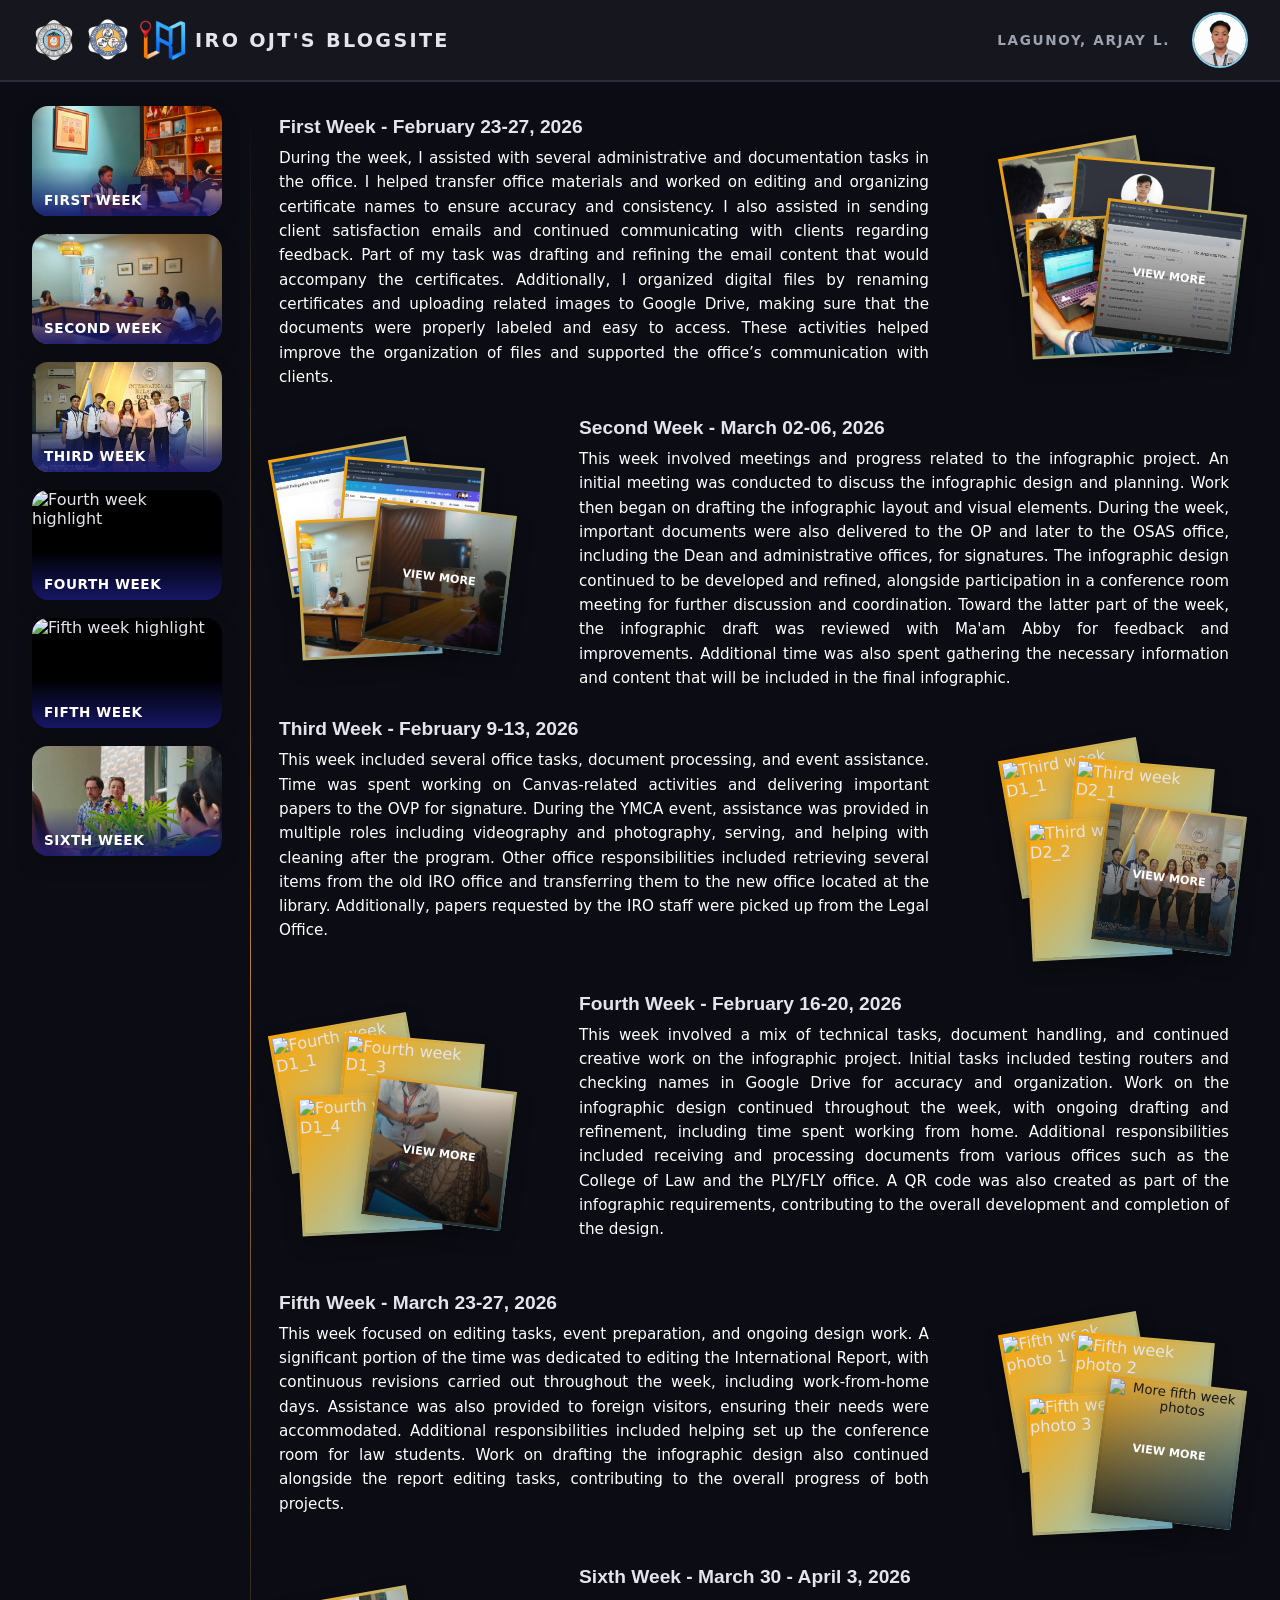
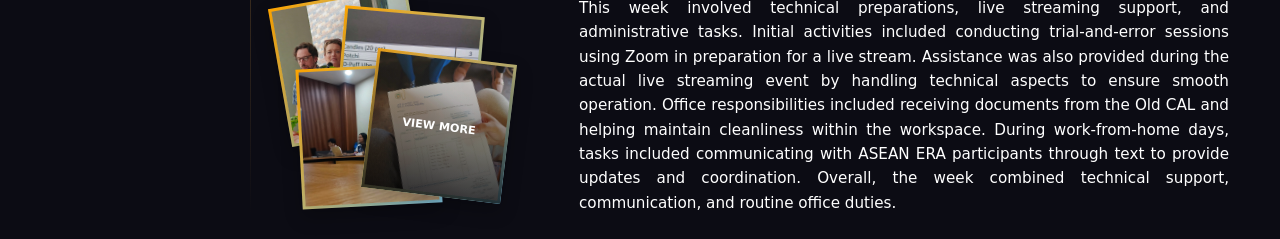
==== commit e160c360: "up" ====
--- a/arjay.html
+++ b/arjay.html
@@ -85,6 +85,13 @@
           <button type="button" class="blog-hero-label" aria-label="Fifth Week">Fifth Week</button>
         </div>
       </div>
+
+      <div class="blog-hero-card">
+        <div class="blog-hero-image-wrapper">
+          <img src="images/arjay/sixth_week/received_1459039485915966.jpeg" alt="Sixth week highlight">
+          <button type="button" class="blog-hero-label" aria-label="Sixth Week">Sixth Week</button>
+        </div>
+      </div>
     </aside>
 
     <!-- Vertical line separator (continuous) -->
@@ -255,6 +262,34 @@
             </button>       
           </div>
           </div>
+        </div>
+      </div>
+
+      <div class="blog-week-block blog-week-gallery-left" id="week-sixth">
+        <h1 class="blog-title" style="margin-top: 50px;">Sixth Week - March 30 - April 3, 2026</h1>
+
+        <div class="blog-main-row">
+          <div class="blog-gallery-layer">
+            <div class="blog-thumb layer1">
+              <img src="images/arjay/sixth_week/received_1459039485915966.jpeg" alt="Sixth week photo 1">
+            </div>
+            <div class="blog-thumb layer2">
+              <img src="images/arjay/sixth_week/received_1504615751076990.jpeg" alt="Sixth week photo 2">
+            </div>
+            <div class="blog-thumb layer3">
+              <img src="images/arjay/sixth_week/received_1647790543027694.jpeg" alt="Sixth week photo 3">
+            </div>
+            <button type="button"
+                    class="blog-thumb blog-thumb-more layer4"
+                    data-label="VIEW MORE"
+                    id="open-sixth-week-modal">
+              <img src="images/arjay/sixth_week/received_2148136292696263.jpeg" alt="More sixth week photos">
+            </button>
+          </div>
+
+          <p class="blog-paragraph">
+            This week involved technical preparations, live streaming support, and administrative tasks. Initial activities included conducting trial-and-error sessions using Zoom in preparation for a live stream. Assistance was also provided during the actual live streaming event by handling technical aspects to ensure smooth operation. Office responsibilities included receiving documents from the Old CAL and helping maintain cleanliness within the workspace. During work-from-home days, tasks included communicating with ASEAN ERA participants through text to provide updates and coordination. Overall, the week combined technical support, communication, and routine office duties.
+          </p>
         </div>
       </div>
     </section>
@@ -402,6 +437,39 @@
     </div>
   </div>
 
+  <!-- Modal overlay showing all sixth week images -->
+  <div class="blog-modal-overlay" id="blog-sixth-week-modal">
+    <div class="blog-modal-content">
+      <div class="blog-modal-header">
+        <div class="blog-modal-title">Sixth Week - Arjay's Full Gallery</div>
+        <button type="button" class="blog-modal-close" id="close-sixth-week-modal">&times;</button>
+      </div>
+      <div class="blog-modal-preview" id="blog-modal-preview-sixth" aria-hidden="true"></div>
+
+      <div class="blog-modal-grid">
+        <div class="blog-modal-grid-inner">
+          <img src="images/arjay/sixth_week/received_1459039485915966.jpeg" alt="Sixth week photo 1">
+          <img src="images/arjay/sixth_week/received_1504615751076990.jpeg" alt="Sixth week photo 2">
+          <img src="images/arjay/sixth_week/received_1647790543027694.jpeg" alt="Sixth week photo 3">
+          <img src="images/arjay/sixth_week/received_2148136292696263.jpeg" alt="Sixth week photo 4">
+          <img src="images/arjay/sixth_week/received_2319579425232074.webp" alt="Sixth week photo 5">
+          <img src="images/arjay/sixth_week/received_2454355988413841.jpeg" alt="Sixth week photo 6">
+          <img src="images/arjay/sixth_week/received_2483737055378728.jpeg" alt="Sixth week photo 7">
+          <img src="images/arjay/sixth_week/received_2586582878405861.jpeg" alt="Sixth week photo 8">
+          <img src="images/arjay/sixth_week/received_26506186442403896.jpeg" alt="Sixth week photo 9">
+          <img src="images/arjay/sixth_week/received_26828528446732111.jpeg" alt="Sixth week photo 10">
+          <img src="images/arjay/sixth_week/Screenshot_20260407-114243.jpg" alt="Sixth week photo 11">
+        </div>
+      </div>
+    </div>
+  </div>
+
+  <div class="blog-modal-image-viewer" id="blog-modal-image-viewer">
+    <button type="button" class="blog-modal-arrow blog-modal-arrow-left" aria-label="Previous image">‹</button>
+    <img src="" alt="Expanded photo">
+    <button type="button" class="blog-modal-arrow blog-modal-arrow-right" aria-label="Next image">›</button>
+  </div>
+
   <script>
     (function () {
       function setupModal(openId, modalId, closeId, previewId) {
@@ -436,18 +504,54 @@
         }
 
         // make images in the modal clickable to view larger
-        if (grid && preview) {
+        const imageViewer = document.getElementById('blog-modal-image-viewer');
+        const viewerImage = imageViewer ? imageViewer.querySelector('img') : null;
+        const arrowLeft = imageViewer ? imageViewer.querySelector('.blog-modal-arrow-left') : null;
+        const arrowRight = imageViewer ? imageViewer.querySelector('.blog-modal-arrow-right') : null;
+        const items = grid ? Array.from(grid.querySelectorAll('img')) : [];
+        const imageItems = items.map(function (img) {
+          return { src: img.src, alt: img.alt || "" };
+        });
+        let currentImageIndex = 0;
+
+        function showViewerImage(index) {
+          if (!viewerImage || !imageItems.length) return;
+          currentImageIndex = (index + imageItems.length) % imageItems.length;
+          viewerImage.src = imageItems[currentImageIndex].src;
+          viewerImage.alt = imageItems[currentImageIndex].alt || "";
+          imageViewer.classList.add('is-active');
+        }
+
+        if (imageViewer) {
+          imageViewer.addEventListener('click', function (e) {
+            if (e.target === imageViewer) {
+              imageViewer.classList.remove('is-active');
+            }
+          });
+        }
+
+        if (arrowLeft) {
+          arrowLeft.addEventListener('click', function (e) {
+            e.stopPropagation();
+            showViewerImage(currentImageIndex - 1);
+          });
+        }
+
+        if (arrowRight) {
+          arrowRight.addEventListener('click', function (e) {
+            e.stopPropagation();
+            showViewerImage(currentImageIndex + 1);
+          });
+        }
+
+        if (grid && imageViewer && viewerImage) {
           grid.addEventListener('click', function (e) {
             const img = e.target.closest('img');
             if (!img) return;
 
-            const big = document.createElement('img');
-            big.src = img.src;
-            big.alt = img.alt || "";
-
-            preview.innerHTML = "";
-            preview.appendChild(big);
-            preview.setAttribute('aria-hidden', 'false');
+            const index = items.indexOf(img);
+            if (index === -1) return;
+            showViewerImage(index);
           });
         }
       }
@@ -457,6 +561,7 @@
       setupModal('open-third-week-modal', 'blog-third-week-modal', 'close-third-week-modal', 'blog-modal-preview-third');
       setupModal('open-fourth-week-modal', 'blog-fourth-week-modal', 'close-fourth-week-modal', 'blog-modal-preview-fourth');
       setupModal('open-fifth-week-modal', 'blog-fifth-week-modal', 'close-fifth-week-modal', 'blog-modal-preview-fifth');
+      setupModal('open-sixth-week-modal', 'blog-sixth-week-modal', 'close-sixth-week-modal', 'blog-modal-preview-sixth');
 
       // Make hero highlight cards (image + label) clickable to scroll to the week,
       // without changing their vertical order
@@ -472,6 +577,7 @@
           else if (label === 'Third Week') targetId = 'week-third';
           else if (label === 'Fourth Week') targetId = 'week-fourth';
           else if (label === 'Fifth Week') targetId = 'week-fifth';
+          else if (label === 'Sixth Week') targetId = 'week-sixth';
 
           card.addEventListener('click', function (e) {
             e.preventDefault();
--- a/style.css
+++ b/style.css
@@ -265,7 +265,7 @@
   right: 0;
   bottom: 0;
   height: 45%;
-  background: linear-gradient(to top, rgba(0, 183, 255, 0.9), rgba(255, 165, 0, 0));
+  background: linear-gradient(to top, rgba(25, 25, 112, 0.9), rgba(255, 165, 0, 0));
 }
 
 .blog-hero-label {
@@ -407,6 +407,60 @@
   display: flex;
 }
 
+.blog-modal-image-viewer {
+  position: fixed;
+  inset: 0;
+  z-index: 1000;
+  display: none;
+  align-items: center;
+  justify-content: center;
+  background: rgba(0, 0, 0, 0.92);
+  cursor: zoom-out;
+}
+
+.blog-modal-image-viewer.is-active {
+  display: flex;
+}
+
+.blog-modal-arrow {
+  position: absolute;
+  top: 50%;
+  transform: translateY(-50%);
+  width: 70px;
+  height: 70px;
+  border: none;
+  background: rgba(0, 0, 0, 0.35);
+  color: #ffffff;
+  font-size: 3.2rem;
+  font-weight: 300;
+  cursor: pointer;
+  border-radius: 999px;
+  display: flex;
+  align-items: center;
+  justify-content: center;
+  z-index: 1;
+}
+
+.blog-modal-arrow:hover {
+  background: rgba(0, 0, 0, 0.55);
+}
+
+.blog-modal-arrow-left {
+  left: 18px;
+}
+
+.blog-modal-arrow-right {
+  right: 18px;
+}
+
+.blog-modal-image-viewer img {
+  max-width: 92%;
+  max-height: 92%;
+  border-radius: 14px;
+  box-shadow: 0 18px 50px rgba(0, 0, 0, 0.5);
+  object-fit: contain;
+}
+
 .blog-modal-content {
   background: var(--midnight-surface);
   max-width: 900px;
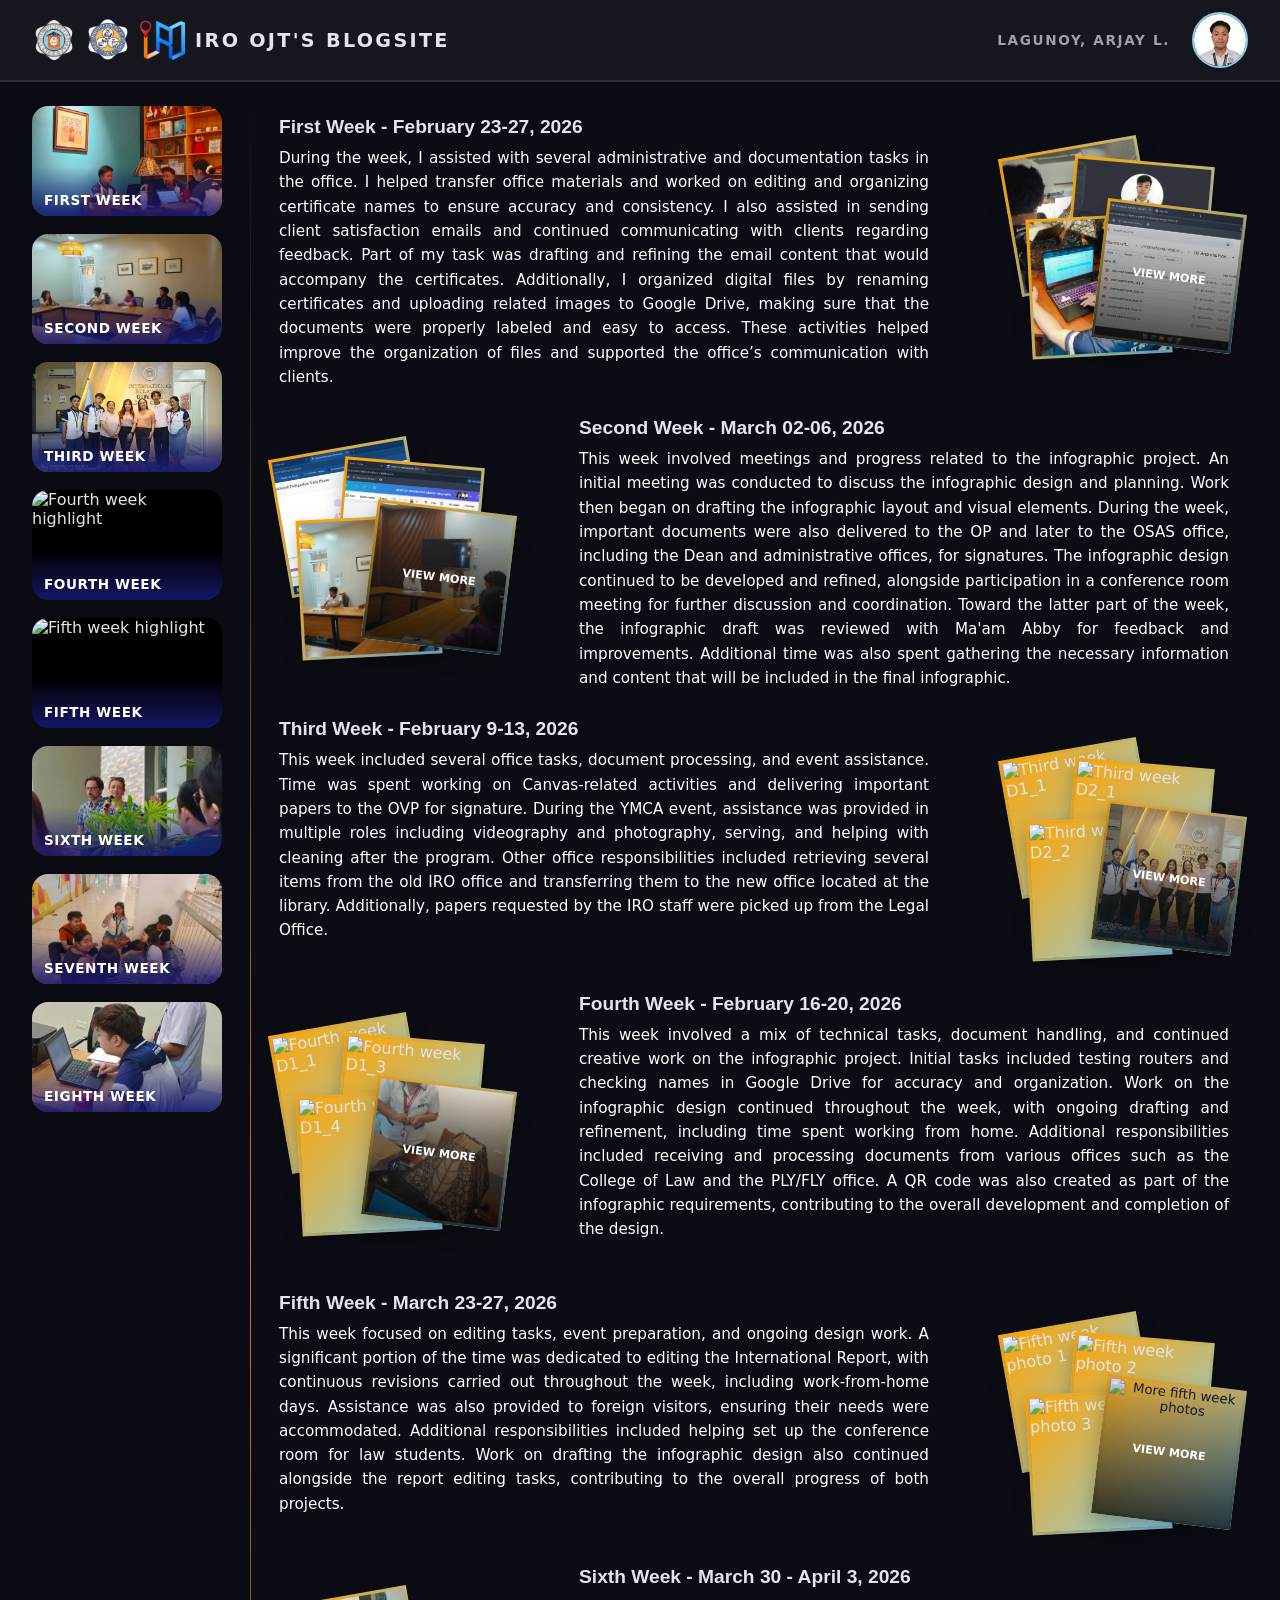
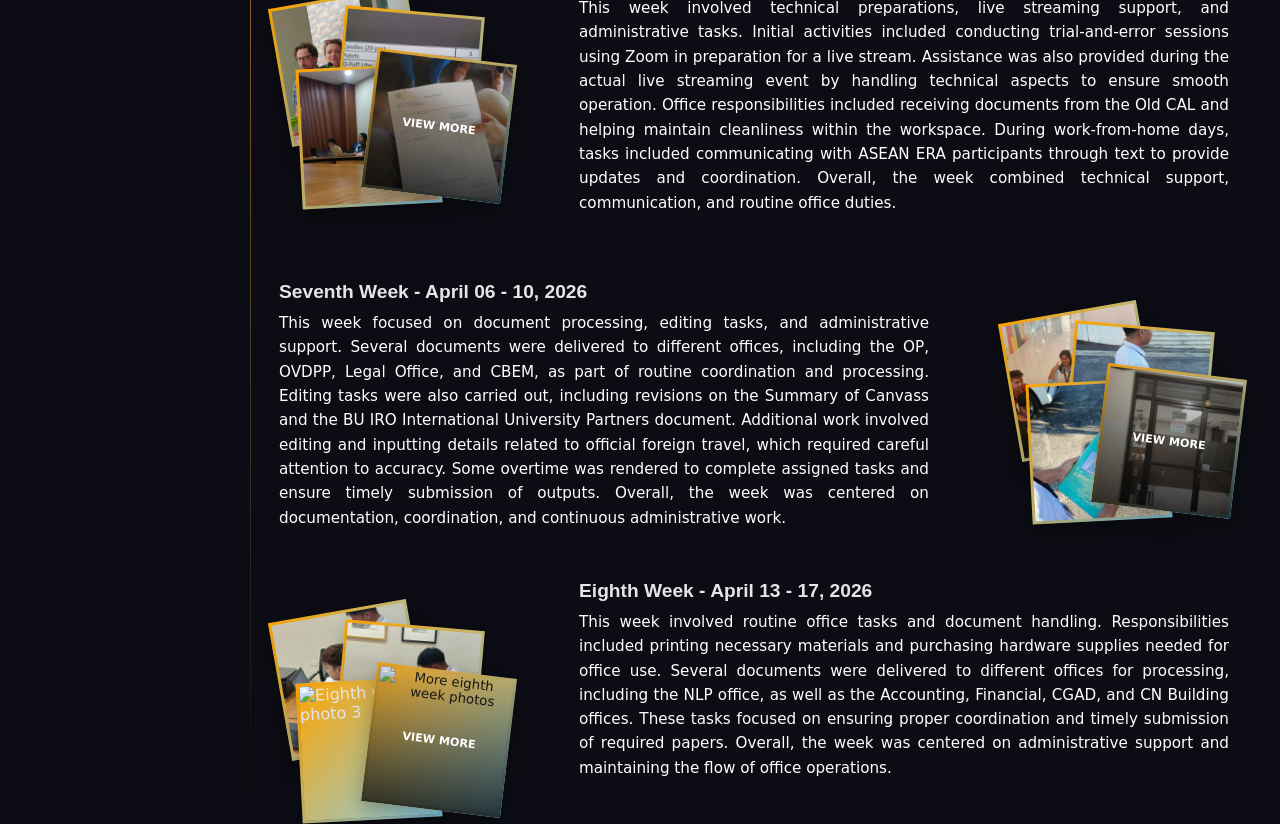
==== commit f83c5a9e: "up" ====
--- a/arjay.html
+++ b/arjay.html
@@ -92,6 +92,20 @@
           <button type="button" class="blog-hero-label" aria-label="Sixth Week">Sixth Week</button>
         </div>
       </div>
+
+      <div class="blog-hero-card">
+        <div class="blog-hero-image-wrapper">
+          <img src="images/arjay/seventh_week/received_1285286013574671.jpeg" alt="Seventh week highlight">
+          <button type="button" class="blog-hero-label" aria-label="Seventh Week">Seventh Week</button>
+        </div>
+      </div>
+
+      <div class="blog-hero-card">
+        <div class="blog-hero-image-wrapper">
+          <img src="images/arjay/eigth_week/D1.jpg" alt="Eighth week highlight">
+          <button type="button" class="blog-hero-label" aria-label="Eighth Week">Eighth Week</button>
+        </div>
+      </div>
     </aside>
 
     <!-- Vertical line separator (continuous) -->
@@ -289,6 +303,69 @@
 
           <p class="blog-paragraph">
             This week involved technical preparations, live streaming support, and administrative tasks. Initial activities included conducting trial-and-error sessions using Zoom in preparation for a live stream. Assistance was also provided during the actual live streaming event by handling technical aspects to ensure smooth operation. Office responsibilities included receiving documents from the Old CAL and helping maintain cleanliness within the workspace. During work-from-home days, tasks included communicating with ASEAN ERA participants through text to provide updates and coordination. Overall, the week combined technical support, communication, and routine office duties.
+          </p>
+        </div>
+      </div>
+
+      <div class="blog-week-block" id="week-seventh">
+        <h1 class="blog-title" style="margin-top: 50px;">Seventh Week - April 06 - 10, 2026</h1>
+
+        <div class="blog-main-row">
+          <p class="blog-paragraph">
+            This week focused on document processing, editing tasks, and administrative support. Several documents were delivered to different offices, including the OP, OVDPP, Legal Office, and CBEM, as part of routine coordination and processing. Editing tasks were also carried out, including revisions on the Summary of Canvass and the BU IRO International University Partners document. Additional work involved editing and inputting details related to official foreign travel, which required careful attention to accuracy. Some overtime was rendered to complete assigned tasks and ensure timely submission of outputs. Overall, the week was centered on documentation, coordination, and continuous administrative work.
+          </p>
+
+          <div class="blog-gallery-layer">
+
+            <div class="blog-thumb layer1">
+              <img src="images/arjay/seventh_week/received_1285286013574671.jpeg" alt="Seventh week photo 1">
+            </div>
+
+            <div class="blog-thumb layer2">
+              <img src="images/arjay/seventh_week/received_1470833174435172.jpeg" alt="Seventh week photo 2">
+            </div>
+
+            <div class="blog-thumb layer3">
+              <img src="images/arjay/seventh_week/received_4223242561225966.jpeg" alt="Seventh week photo 3">
+            </div>
+
+            <button type="button"
+                    class="blog-thumb blog-thumb-more layer4"
+                    data-label="VIEW MORE"
+                    id="open-seventh-week-modal">
+              <img src="images/arjay/seventh_week/received_965817845999528.jpeg" alt="More seventh week photos">
+            </button>
+          </div>
+        </div>
+      </div>
+
+      <div class="blog-week-block blog-week-gallery-left" id="week-eighth">
+        <h1 class="blog-title" style="margin-top: 50px;">Eighth Week - April 13 - 17, 2026</h1>
+
+        <div class="blog-main-row">
+          <div class="blog-gallery-layer">
+            <div class="blog-thumb layer1">
+              <img src="images/arjay/eigth_week/D1.jpg" alt="Eighth week photo 1">
+            </div>
+
+            <div class="blog-thumb layer2">
+              <img src="images/arjay/eigth_week/D1-2.jpg" alt="Eighth week photo 2">
+            </div>
+
+            <div class="blog-thumb layer3">
+              <img src="images/arjay/eigth_week/D1-3.jpg" alt="Eighth week photo 3">
+            </div>
+
+            <button type="button"
+                    class="blog-thumb blog-thumb-more layer4"
+                    data-label="VIEW MORE"
+                    id="open-eighth-week-modal">
+              <img src="images/arjay/eigth_week/D2-1.jpg" alt="More eighth week photos">
+            </button>
+          </div>
+
+          <p class="blog-paragraph">
+            This week involved routine office tasks and document handling. Responsibilities included printing necessary materials and purchasing hardware supplies needed for office use. Several documents were delivered to different offices for processing, including the NLP office, as well as the Accounting, Financial, CGAD, and CN Building offices. These tasks focused on ensuring proper coordination and timely submission of required papers. Overall, the week was centered on administrative support and maintaining the flow of office operations.
           </p>
         </div>
       </div>
@@ -464,6 +541,57 @@
     </div>
   </div>
 
+  <!-- Modal overlay showing all seventh week images -->
+  <div class="blog-modal-overlay" id="blog-seventh-week-modal">
+    <div class="blog-modal-content">
+      <div class="blog-modal-header">
+        <div class="blog-modal-title">Seventh Week - Arjay's Full Gallery</div>
+        <button type="button" class="blog-modal-close" id="close-seventh-week-modal">&times;</button>
+      </div>
+      <div class="blog-modal-preview" id="blog-modal-preview-seventh" aria-hidden="true"></div>
+
+      <div class="blog-modal-grid">
+        <div class="blog-modal-grid-inner">
+          <img src="images/arjay/seventh_week/received_1285286013574671.jpeg" alt="Seventh week photo 1">
+          <img src="images/arjay/seventh_week/received_1300504708844504.webp" alt="Seventh week photo 2">
+          <img src="images/arjay/seventh_week/received_1339839147968987.webp" alt="Seventh week photo 3">
+          <img src="images/arjay/seventh_week/received_1470833174435172.jpeg" alt="Seventh week photo 4">
+          <img src="images/arjay/seventh_week/received_1961728807767304.jpeg" alt="Seventh week photo 5">
+          <img src="images/arjay/seventh_week/received_2013213826296969.webp" alt="Seventh week photo 6">
+          <img src="images/arjay/seventh_week/received_4223242561225966.jpeg" alt="Seventh week photo 7">
+          <img src="images/arjay/seventh_week/received_927369250283448.jpeg" alt="Seventh week photo 8">
+          <img src="images/arjay/seventh_week/received_945165868011189.webp" alt="Seventh week photo 9">
+          <img src="images/arjay/seventh_week/received_964175509343475.webp" alt="Seventh week photo 10">
+          <img src="images/arjay/seventh_week/received_965817845999528.jpeg" alt="Seventh week photo 11">
+        </div>
+      </div>
+    </div>
+  </div>
+
+  <!-- Modal overlay showing all eighth week images -->
+  <div class="blog-modal-overlay" id="blog-eighth-week-modal">
+    <div class="blog-modal-content">
+      <div class="blog-modal-header">
+        <div class="blog-modal-title">Eighth Week - Arjay's Full Gallery</div>
+        <button type="button" class="blog-modal-close" id="close-eighth-week-modal">&times;</button>
+      </div>
+      <div class="blog-modal-preview" id="blog-modal-preview-eighth" aria-hidden="true"></div>
+
+      <div class="blog-modal-grid">
+        <div class="blog-modal-grid-inner">
+          <img src="images/arjay/eigth_week/D1.jpg" alt="Eighth week photo 1">
+          <img src="images/arjay/eigth_week/D1-1.jpg" alt="Eighth week photo 2">
+          <img src="images/arjay/eigth_week/D1-2.jpg" alt="Eighth week photo 3">
+          <img src="images/arjay/eigth_week/D1-3.jpg" alt="Eighth week photo 4">
+          <img src="images/arjay/eigth_week/D1-4.jpg" alt="Eighth week photo 5">
+          <img src="images/arjay/eigth_week/D1-5.jpg" alt="Eighth week photo 6">
+          <img src="images/arjay/eigth_week/D1-6.jpg" alt="Eighth week photo 7">
+          <img src="images/arjay/eigth_week/D2-1.jpg" alt="Eighth week photo 8">
+        </div>
+      </div>
+    </div>
+  </div>
+
   <div class="blog-modal-image-viewer" id="blog-modal-image-viewer">
     <button type="button" class="blog-modal-arrow blog-modal-arrow-left" aria-label="Previous image">‹</button>
     <img src="" alt="Expanded photo">
@@ -562,6 +690,8 @@
       setupModal('open-fourth-week-modal', 'blog-fourth-week-modal', 'close-fourth-week-modal', 'blog-modal-preview-fourth');
       setupModal('open-fifth-week-modal', 'blog-fifth-week-modal', 'close-fifth-week-modal', 'blog-modal-preview-fifth');
       setupModal('open-sixth-week-modal', 'blog-sixth-week-modal', 'close-sixth-week-modal', 'blog-modal-preview-sixth');
+      setupModal('open-seventh-week-modal', 'blog-seventh-week-modal', 'close-seventh-week-modal', 'blog-modal-preview-seventh');
+      setupModal('open-eighth-week-modal', 'blog-eighth-week-modal', 'close-eighth-week-modal', 'blog-modal-preview-eighth');
 
       // Make hero highlight cards (image + label) clickable to scroll to the week,
       // without changing their vertical order
@@ -578,6 +708,8 @@
           else if (label === 'Fourth Week') targetId = 'week-fourth';
           else if (label === 'Fifth Week') targetId = 'week-fifth';
           else if (label === 'Sixth Week') targetId = 'week-sixth';
+          else if (label === 'Seventh Week') targetId = 'week-seventh';
+          else if (label === 'Eighth Week') targetId = 'week-eighth';
 
           card.addEventListener('click', function (e) {
             e.preventDefault();
--- a/style.css
+++ b/style.css
@@ -591,6 +591,11 @@
   transform:translateY(-5px) scale(1.05);
 }
 
+/* Prevent week-six layered thumbs from overlapping week-seven heading */
+#week-sixth .blog-gallery-layer {
+  height: 235px;
+}
+
 /* Welcome page styles */
 .index-content {
   max-width: 1500px;
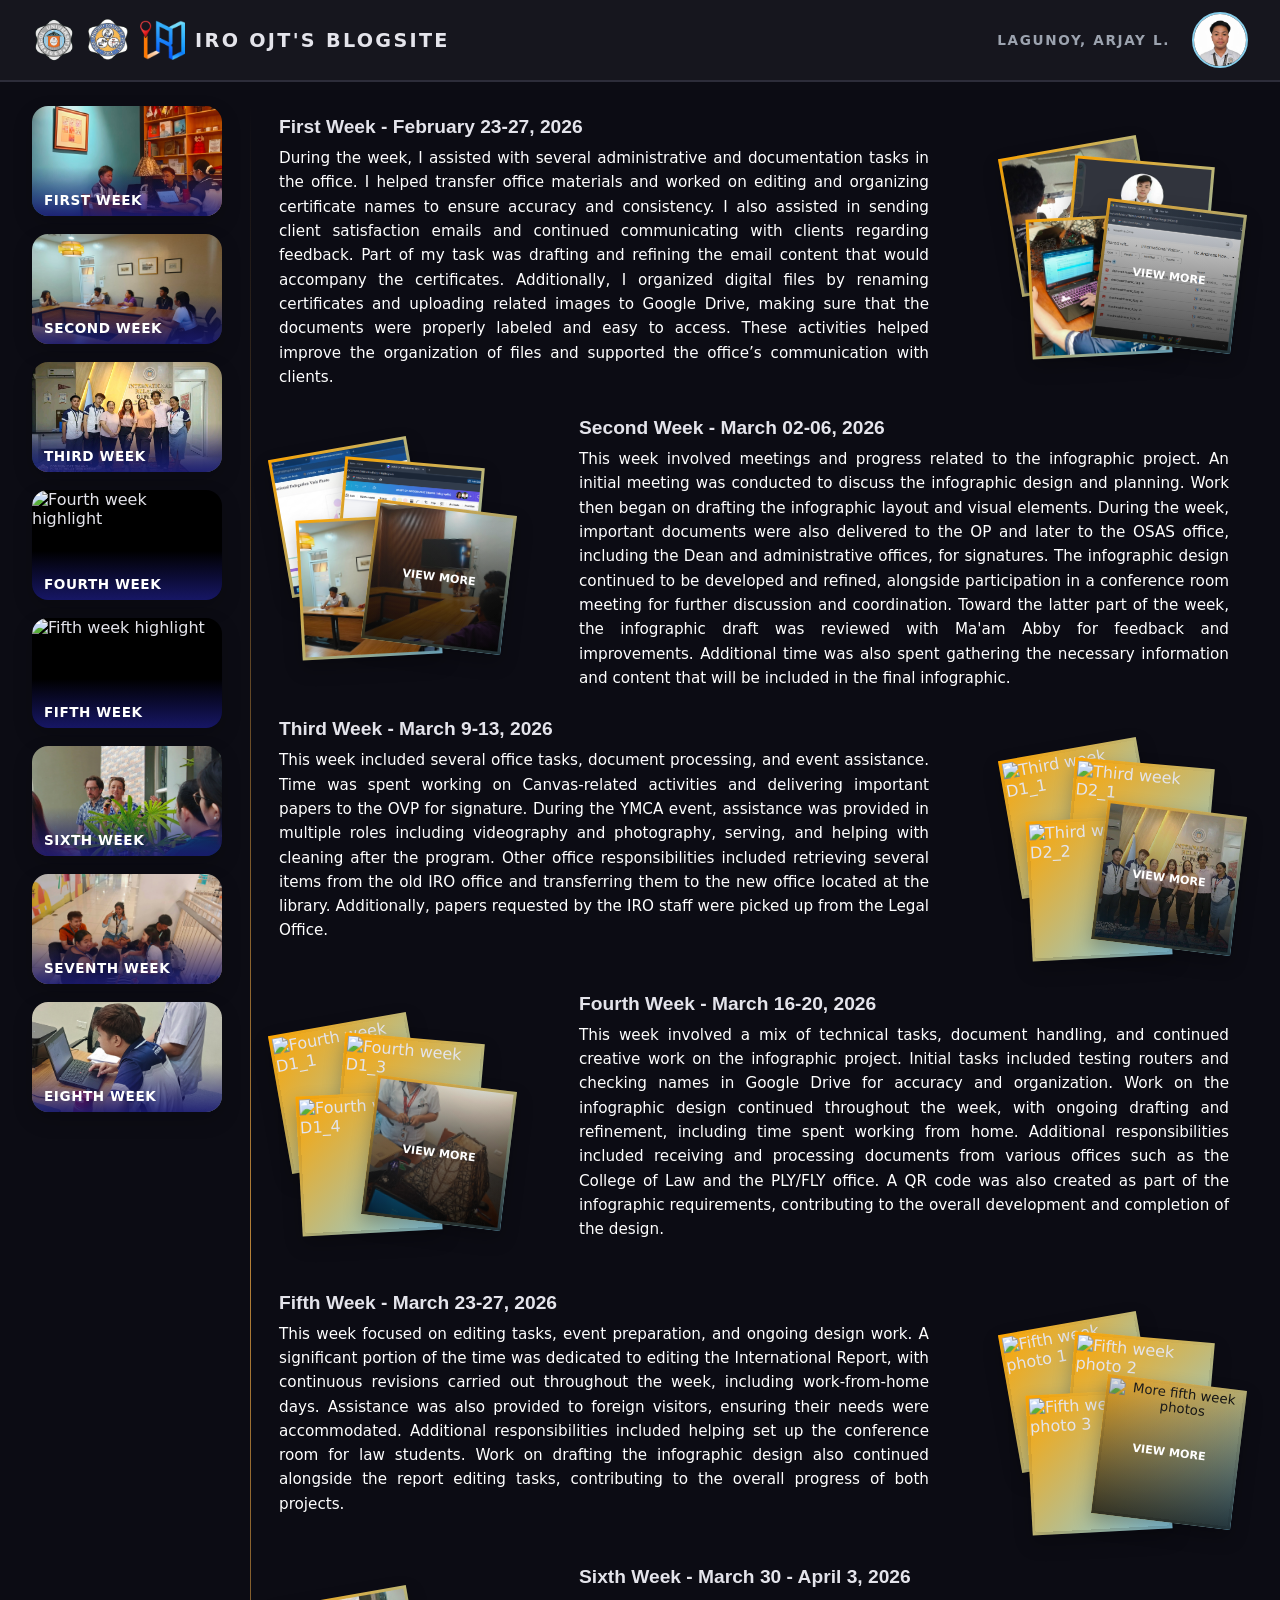
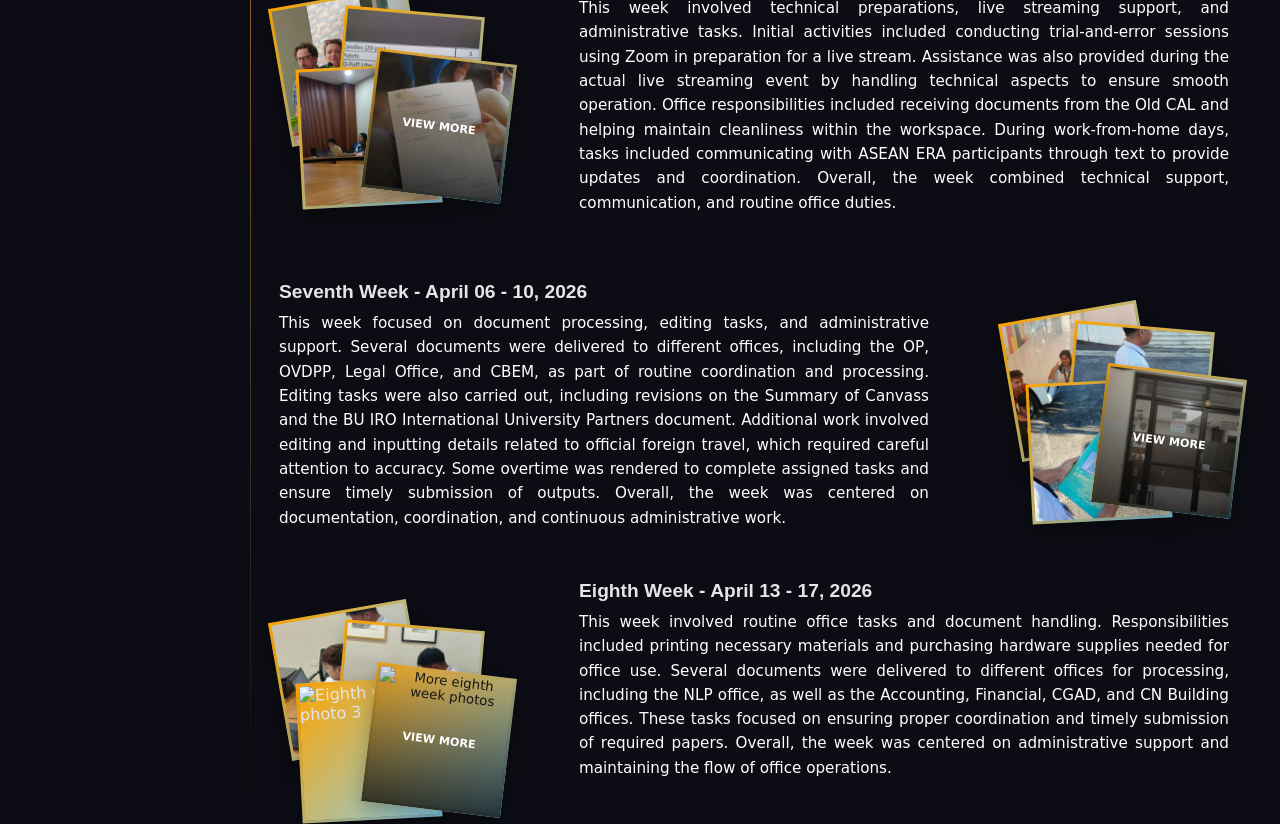
==== commit 057a805b: "updated month" ====
--- a/arjay.html
+++ b/arjay.html
@@ -186,7 +186,7 @@
       </div>
 
       <div class="blog-week-block" id="week-third">
-        <h1 class="blog-title">Third Week - February 9-13, 2026</h1>
+        <h1 class="blog-title">Third Week - March 9-13, 2026</h1>
 
         <div class="blog-main-row">
           <p class="blog-paragraph">
@@ -219,7 +219,7 @@
       </div>
 
       <div class="blog-week-block blog-week-gallery-left" id="week-fourth">
-        <h1 class="blog-title" style="margin-top: 50px;">Fourth Week - February 16-20, 2026</h1>
+        <h1 class="blog-title" style="margin-top: 50px;">Fourth Week - March 16-20, 2026</h1>
 
         <div class="blog-main-row">
           <div class="blog-gallery-layer">
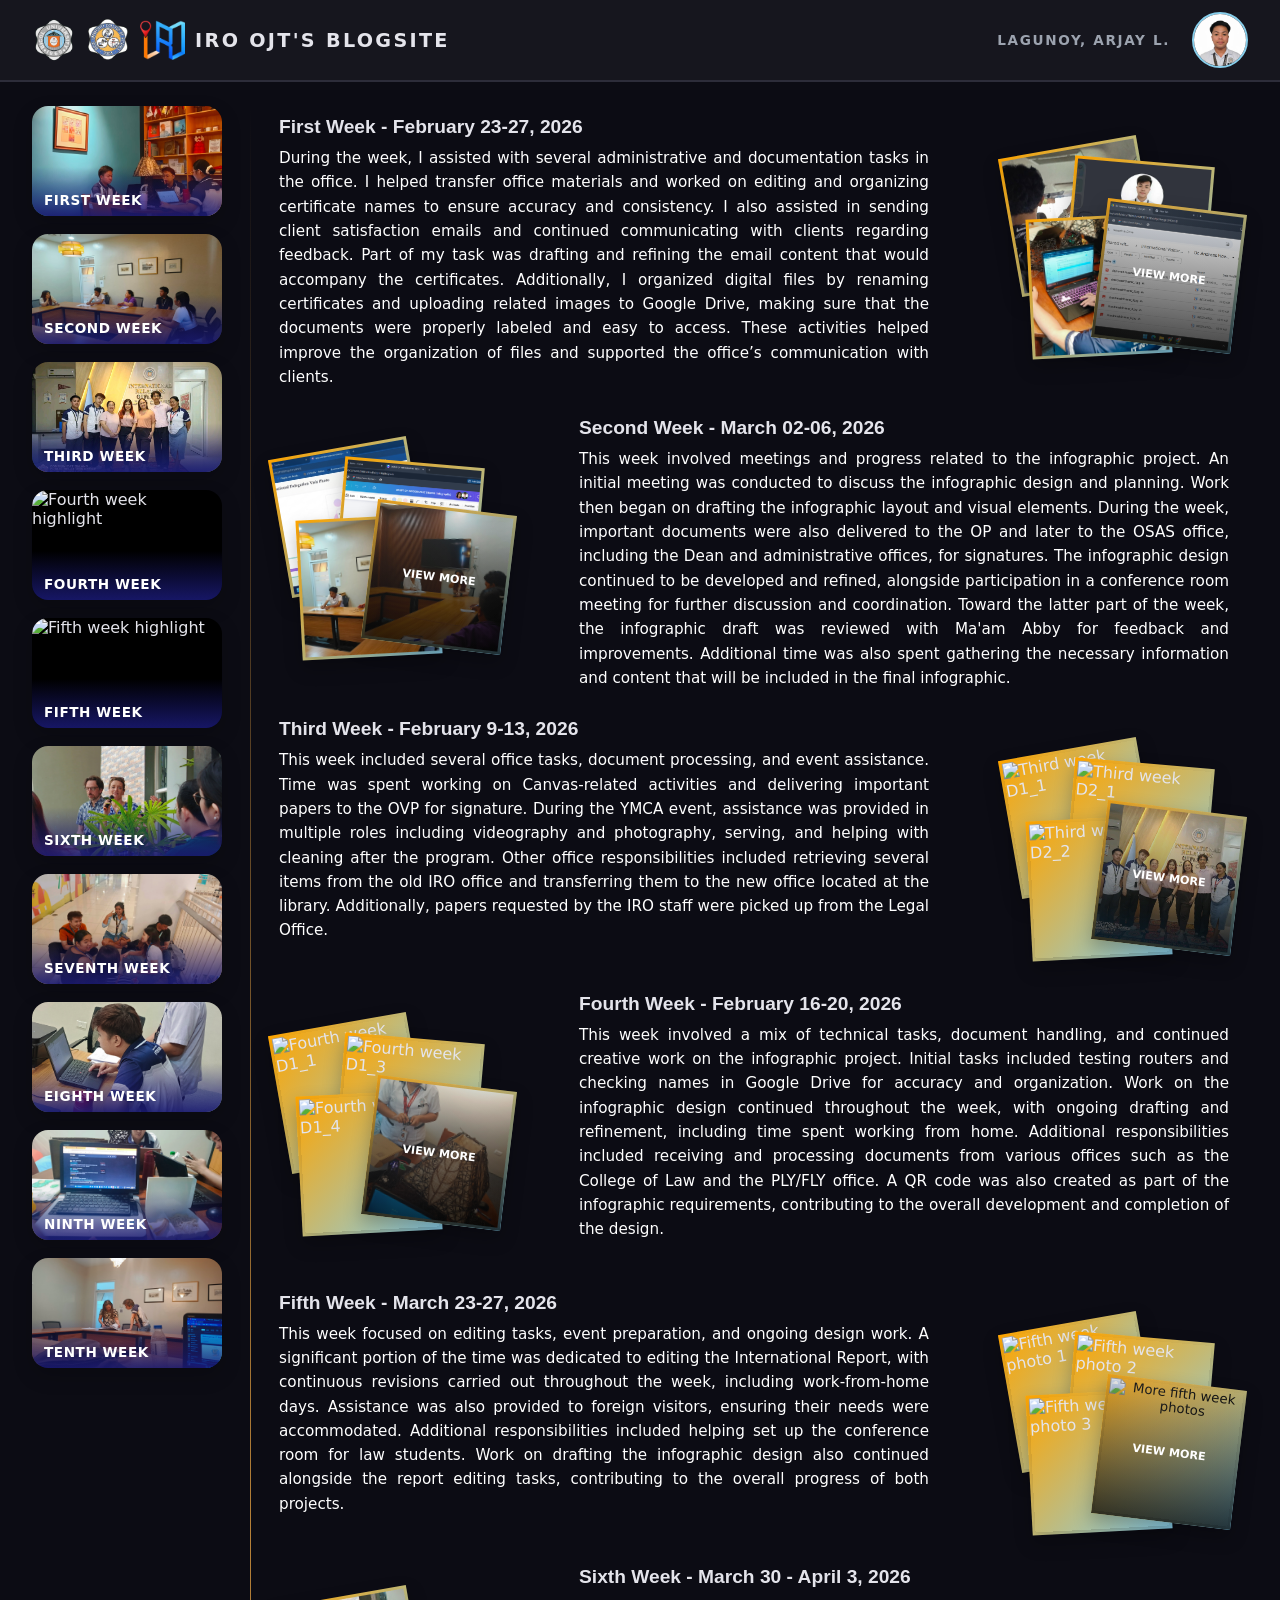
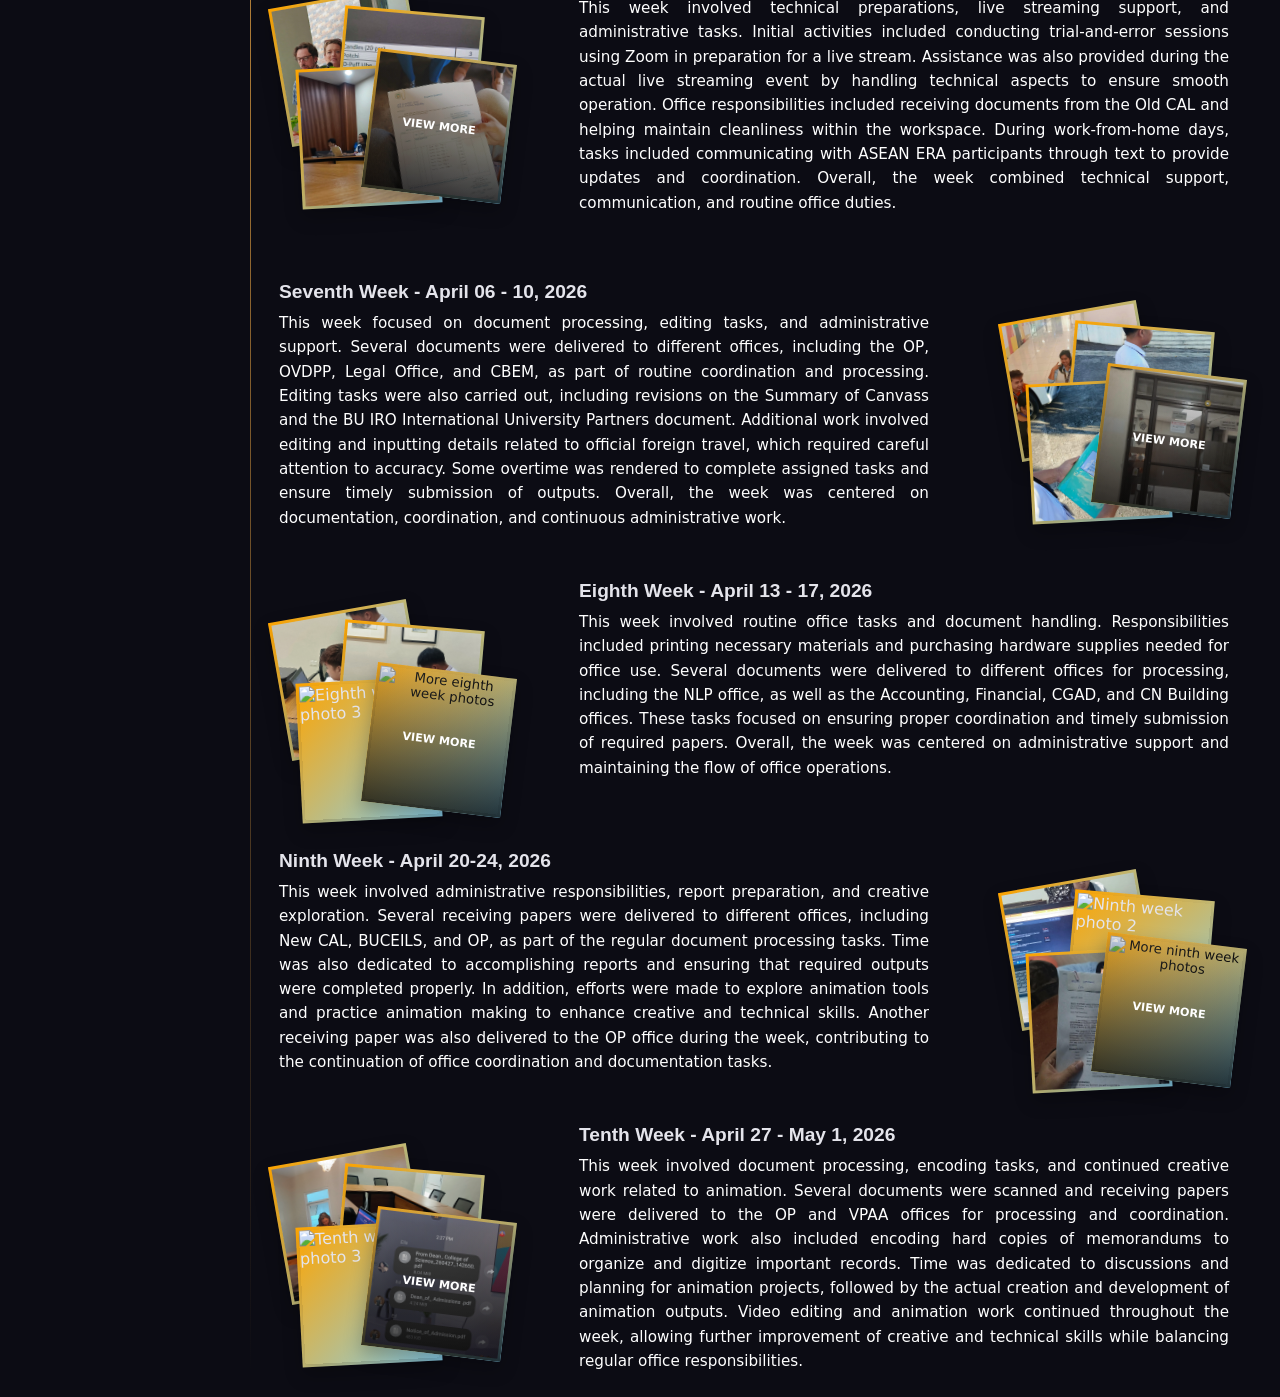
==== commit dd9ef80f: "up" ====
--- a/arjay.html
+++ b/arjay.html
@@ -106,6 +106,20 @@
           <button type="button" class="blog-hero-label" aria-label="Eighth Week">Eighth Week</button>
         </div>
       </div>
+
+      <div class="blog-hero-card">
+        <div class="blog-hero-image-wrapper">
+          <img src="images/arjay/ninth_week/IMG_20260423_161352_459.jpg" alt="Ninth week highlight">
+          <button type="button" class="blog-hero-label" aria-label="Ninth Week">Ninth Week</button>
+        </div>
+      </div>
+
+      <div class="blog-hero-card">
+        <div class="blog-hero-image-wrapper">
+          <img src="images/arjay/tenth_week/IMG_20260427_141033_263.jpg" alt="Tenth week highlight">
+          <button type="button" class="blog-hero-label" aria-label="Tenth Week">Tenth Week</button>
+        </div>
+      </div>
     </aside>
 
     <!-- Vertical line separator (continuous) -->
@@ -186,7 +200,7 @@
       </div>
 
       <div class="blog-week-block" id="week-third">
-        <h1 class="blog-title">Third Week - March 9-13, 2026</h1>
+        <h1 class="blog-title">Third Week - February 9-13, 2026</h1>
 
         <div class="blog-main-row">
           <p class="blog-paragraph">
@@ -219,7 +233,7 @@
       </div>
 
       <div class="blog-week-block blog-week-gallery-left" id="week-fourth">
-        <h1 class="blog-title" style="margin-top: 50px;">Fourth Week - March 16-20, 2026</h1>
+        <h1 class="blog-title" style="margin-top: 50px;">Fourth Week - February 16-20, 2026</h1>
 
         <div class="blog-main-row">
           <div class="blog-gallery-layer">
@@ -366,6 +380,68 @@
 
           <p class="blog-paragraph">
             This week involved routine office tasks and document handling. Responsibilities included printing necessary materials and purchasing hardware supplies needed for office use. Several documents were delivered to different offices for processing, including the NLP office, as well as the Accounting, Financial, CGAD, and CN Building offices. These tasks focused on ensuring proper coordination and timely submission of required papers. Overall, the week was centered on administrative support and maintaining the flow of office operations.
+          </p>
+        </div>
+      </div>
+
+      <div class="blog-week-block" id="week-ninth">
+        <h1 class="blog-title" style="margin-top: 50px;">Ninth Week - April 20-24, 2026</h1>
+
+        <div class="blog-main-row">
+          <p class="blog-paragraph">
+            This week involved administrative responsibilities, report preparation, and creative exploration. Several receiving papers were delivered to different offices, including New CAL, BUCEILS, and OP, as part of the regular document processing tasks. Time was also dedicated to accomplishing reports and ensuring that required outputs were completed properly. In addition, efforts were made to explore animation tools and practice animation making to enhance creative and technical skills. Another receiving paper was also delivered to the OP office during the week, contributing to the continuation of office coordination and documentation tasks.
+          </p>
+
+          <div class="blog-gallery-layer">
+            <div class="blog-thumb layer1">
+              <img src="images/arjay/ninth_week/IMG_20260423_161352_459.jpg" alt="Ninth week photo 1">
+            </div>
+
+            <div class="blog-thumb layer2">
+              <img src="images/arjay/ninth_week/IMG_20260423_162638_668.jpg" alt="Ninth week photo 2">
+            </div>
+
+            <div class="blog-thumb layer3">
+              <img src="images/arjay/ninth_week/received_948233341245957.jpeg" alt="Ninth week photo 3">
+            </div>
+
+            <button type="button"
+                    class="blog-thumb blog-thumb-more layer4"
+                    data-label="VIEW MORE"
+                    id="open-ninth-week-modal">
+              <img src="images/arjay/ninth_week/IMG_20260423_162641_301.jpg" alt="More ninth week photos">
+            </button>
+          </div>
+        </div>
+      </div>
+
+      <div class="blog-week-block blog-week-gallery-left" id="week-tenth">
+        <h1 class="blog-title" style="margin-top: 50px;">Tenth Week - April 27 - May 1, 2026</h1>
+
+        <div class="blog-main-row">
+          <div class="blog-gallery-layer">
+            <div class="blog-thumb layer1">
+              <img src="images/arjay/tenth_week/IMG_20260427_141033_263.jpg" alt="Tenth week photo 1">
+            </div>
+
+            <div class="blog-thumb layer2">
+              <img src="images/arjay/tenth_week/IMG_20260428_085423_293.jpg" alt="Tenth week photo 2">
+            </div>
+
+            <div class="blog-thumb layer3">
+              <img src="images/arjay/tenth_week/IMG_20260429_100553_888.jpg" alt="Tenth week photo 3">
+            </div>
+
+            <button type="button"
+                    class="blog-thumb blog-thumb-more layer4"
+                    data-label="VIEW MORE"
+                    id="open-tenth-week-modal">
+              <img src="images/arjay/tenth_week/Screenshot_20260427-144016.jpg" alt="More tenth week photos">
+            </button>
+          </div>
+
+          <p class="blog-paragraph">
+            This week involved document processing, encoding tasks, and continued creative work related to animation. Several documents were scanned and receiving papers were delivered to the OP and VPAA offices for processing and coordination. Administrative work also included encoding hard copies of memorandums to organize and digitize important records. Time was dedicated to discussions and planning for animation projects, followed by the actual creation and development of animation outputs. Video editing and animation work continued throughout the week, allowing further improvement of creative and technical skills while balancing regular office responsibilities.
           </p>
         </div>
       </div>
@@ -592,6 +668,64 @@
     </div>
   </div>
 
+  <!-- Modal overlay showing all ninth week images -->
+  <div class="blog-modal-overlay" id="blog-ninth-week-modal">
+    <div class="blog-modal-content">
+      <div class="blog-modal-header">
+        <div class="blog-modal-title">Ninth Week - Arjay's Full Gallery</div>
+        <button type="button" class="blog-modal-close" id="close-ninth-week-modal">&times;</button>
+      </div>
+      <div class="blog-modal-preview" id="blog-modal-preview-ninth" aria-hidden="true"></div>
+
+      <div class="blog-modal-grid">
+        <div class="blog-modal-grid-inner">
+          <img src="images/arjay/ninth_week/D1-1.jpg" alt="Ninth week photo 1">
+          <img src="images/arjay/ninth_week/D1-2.jpg" alt="Ninth week photo 2">
+          <img src="images/arjay/ninth_week/D1-8.jpg" alt="Ninth week photo 3">
+          <img src="images/arjay/ninth_week/D1-15.jpeg" alt="Ninth week photo 4">
+          <img src="images/arjay/ninth_week/IMG_20260423_161352_459.jpg" alt="Ninth week photo 1">
+          <img src="images/arjay/ninth_week/IMG_20260423_162638_668.jpg" alt="Ninth week photo 2">
+          <img src="images/arjay/ninth_week/IMG_20260423_162641_301.jpg" alt="Ninth week photo 3">
+          <img src="images/arjay/ninth_week/received_948233341245957.jpeg" alt="Ninth week photo 4">
+        </div>
+      </div>
+    </div>
+  </div>
+
+  <!-- Modal overlay showing all tenth week images -->
+  <div class="blog-modal-overlay" id="blog-tenth-week-modal">
+    <div class="blog-modal-content">
+      <div class="blog-modal-header">
+        <div class="blog-modal-title">Tenth Week - Arjay's Full Gallery</div>
+        <button type="button" class="blog-modal-close" id="close-tenth-week-modal">&times;</button>
+      </div>
+      <div class="blog-modal-preview" id="blog-modal-preview-tenth" aria-hidden="true"></div>
+
+      <div class="blog-modal-grid">
+        <div class="blog-modal-grid-inner">
+          <img src="images/arjay/tenth_week/D1-15.jpeg" alt="Tenth week photo D1-15">
+          <img src="images/arjay/tenth_week/D1-8.jpg" alt="Tenth week photo D1-8">
+          <img src="images/arjay/tenth_week/IMG_20260427_141033_263.jpg" alt="Tenth week photo 1">
+          <img src="images/arjay/tenth_week/IMG_20260427_141045_969.jpg" alt="Tenth week photo 2">
+          <img src="images/arjay/tenth_week/IMG_20260427_141524_546.jpg" alt="Tenth week photo 3">
+          <img src="images/arjay/tenth_week/IMG_20260428_085423_293.jpg" alt="Tenth week photo 4">
+          <img src="images/arjay/tenth_week/IMG_20260428_085424_161.jpg" alt="Tenth week photo 5">
+          <img src="images/arjay/tenth_week/IMG_20260428_090139_082.jpg" alt="Tenth week photo 6">
+          <img src="images/arjay/tenth_week/IMG_20260428_092558_133.jpg" alt="Tenth week photo 7">
+          <img src="images/arjay/tenth_week/IMG_20260428_092623_910.jpg" alt="Tenth week photo 8">
+          <img src="images/arjay/tenth_week/IMG_20260428_111134_436.jpg" alt="Tenth week photo 9">
+          <img src="images/arjay/tenth_week/IMG_20260428_111137_176.jpg" alt="Tenth week photo 10">
+          <img src="images/arjay/tenth_week/IMG_20260429_100553_888.jpg" alt="Tenth week photo 11">
+          <img src="images/arjay/tenth_week/IMG_20260429_100600_413.jpg" alt="Tenth week photo 12">
+          <img src="images/arjay/tenth_week/received_1265678835741009.jpeg" alt="Tenth week photo 13">
+          <img src="images/arjay/tenth_week/received_1831509351159836.jpeg" alt="Tenth week photo 14">
+          <img src="images/arjay/tenth_week/received_847590754379737.jpeg" alt="Tenth week photo 15">
+          <img src="images/arjay/tenth_week/Screenshot_20260427-144016.jpg" alt="Tenth week screenshot">
+        </div>
+      </div>
+    </div>
+  </div>
+
   <div class="blog-modal-image-viewer" id="blog-modal-image-viewer">
     <button type="button" class="blog-modal-arrow blog-modal-arrow-left" aria-label="Previous image">‹</button>
     <img src="" alt="Expanded photo">
@@ -692,6 +826,8 @@
       setupModal('open-sixth-week-modal', 'blog-sixth-week-modal', 'close-sixth-week-modal', 'blog-modal-preview-sixth');
       setupModal('open-seventh-week-modal', 'blog-seventh-week-modal', 'close-seventh-week-modal', 'blog-modal-preview-seventh');
       setupModal('open-eighth-week-modal', 'blog-eighth-week-modal', 'close-eighth-week-modal', 'blog-modal-preview-eighth');
+      setupModal('open-ninth-week-modal', 'blog-ninth-week-modal', 'close-ninth-week-modal', 'blog-modal-preview-ninth');
+      setupModal('open-tenth-week-modal', 'blog-tenth-week-modal', 'close-tenth-week-modal', 'blog-modal-preview-tenth');
 
       // Make hero highlight cards (image + label) clickable to scroll to the week,
       // without changing their vertical order
@@ -710,6 +846,8 @@
           else if (label === 'Sixth Week') targetId = 'week-sixth';
           else if (label === 'Seventh Week') targetId = 'week-seventh';
           else if (label === 'Eighth Week') targetId = 'week-eighth';
+          else if (label === 'Ninth Week') targetId = 'week-ninth';
+          else if (label === 'Tenth Week') targetId = 'week-tenth';
 
           card.addEventListener('click', function (e) {
             e.preventDefault();
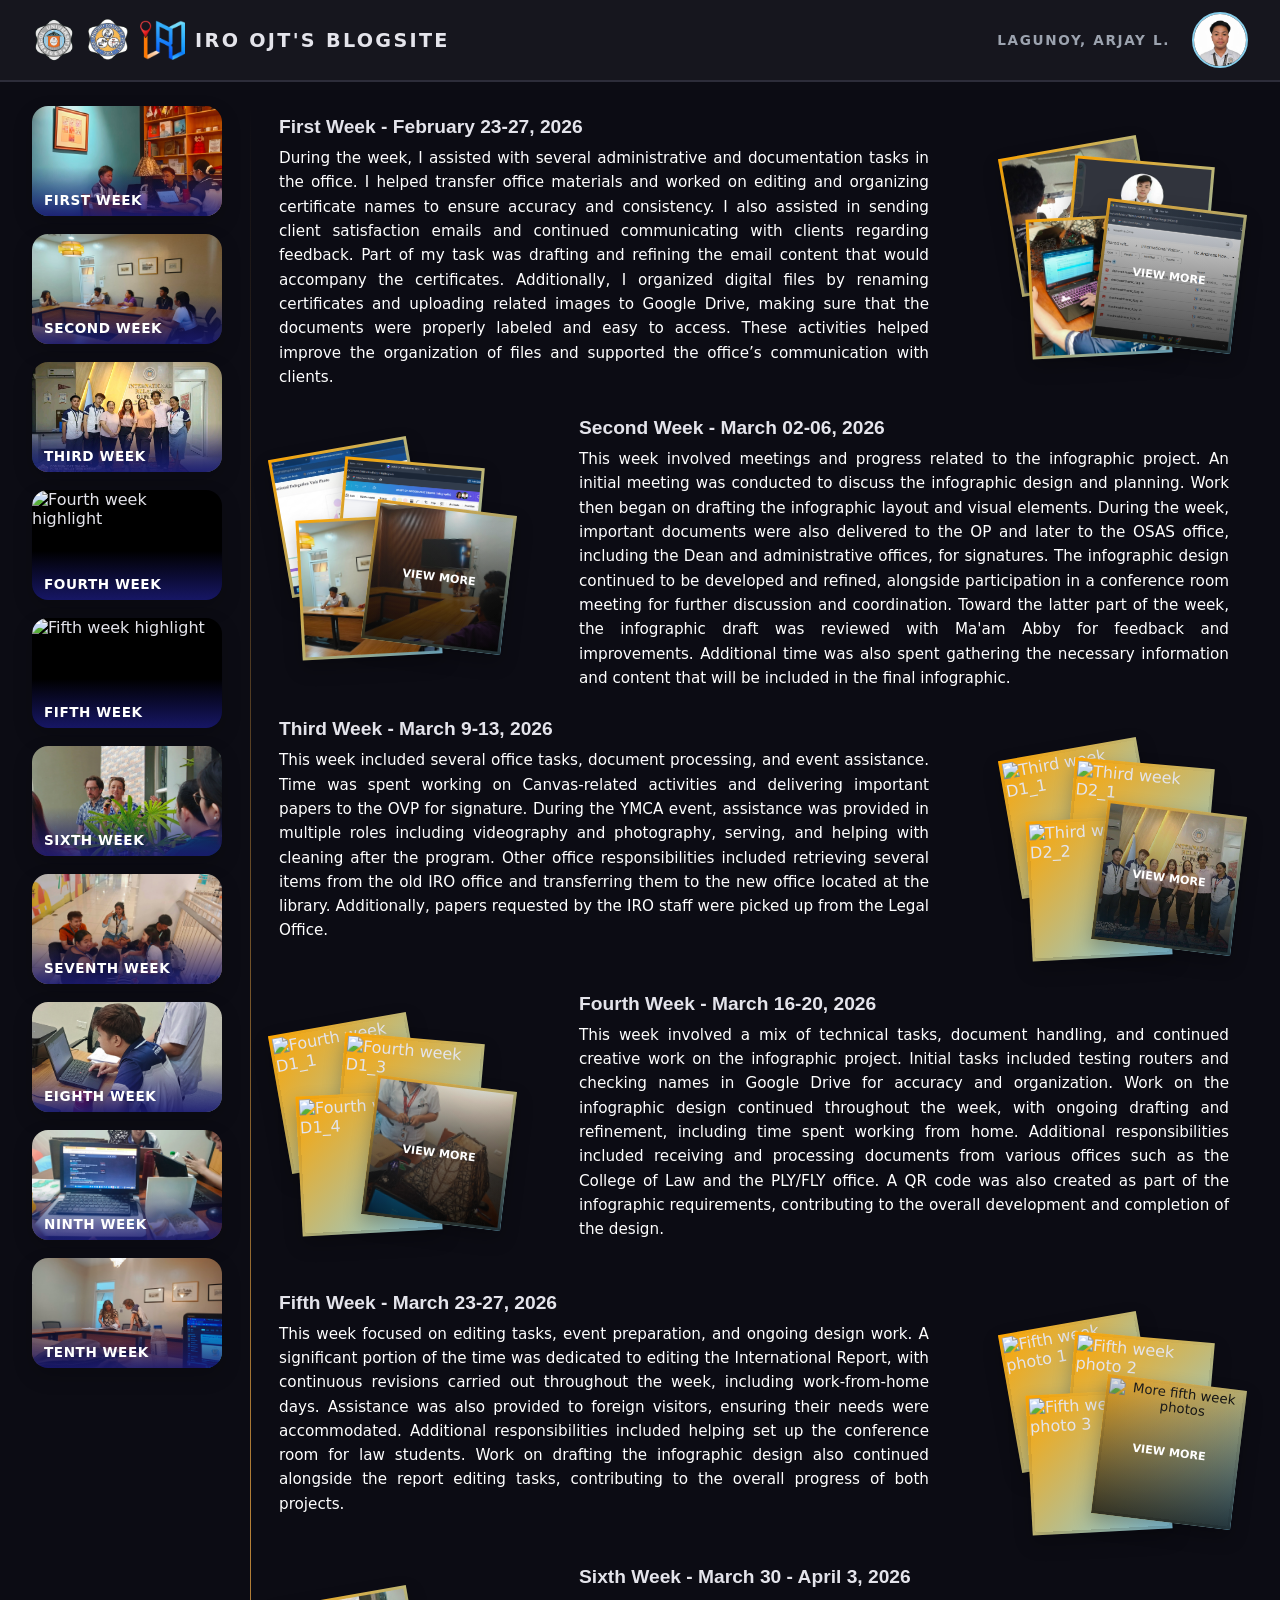
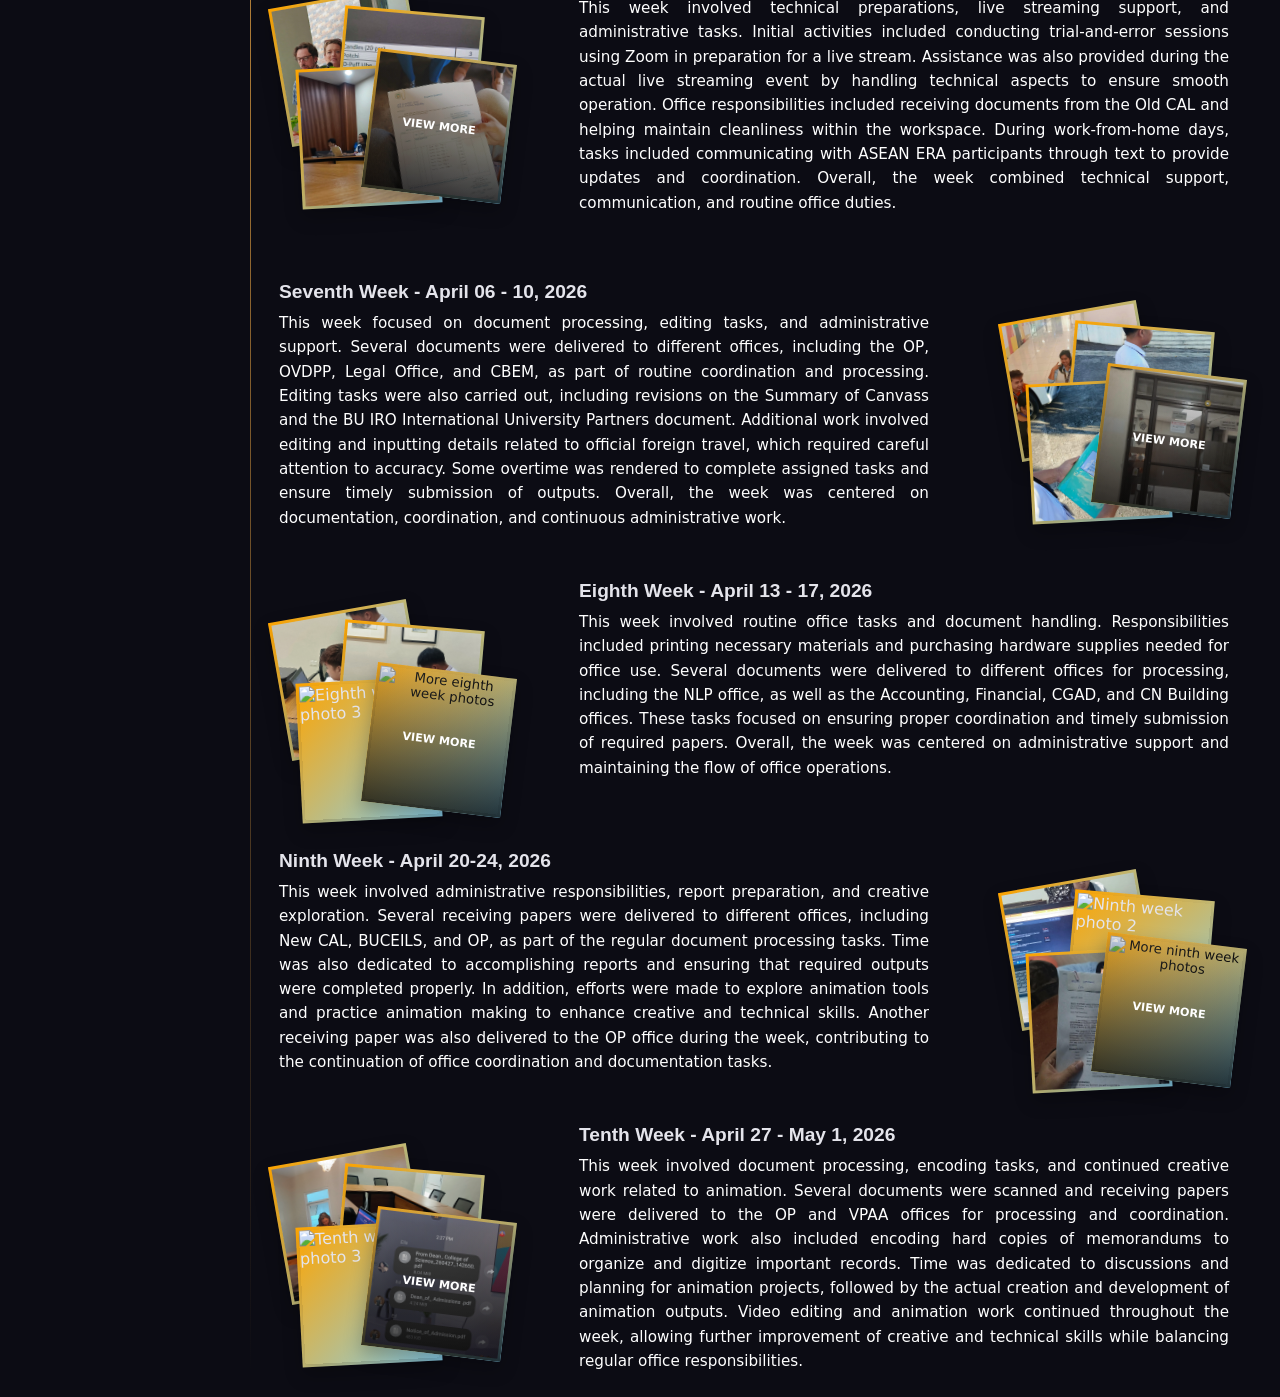
==== commit 89bd674d: "Merge branch 'main' of https://github.com/itsmejay-23/itsmejay-23.github.io" ====
--- a/arjay.html
+++ b/arjay.html
@@ -200,7 +200,7 @@
       </div>
 
       <div class="blog-week-block" id="week-third">
-        <h1 class="blog-title">Third Week - February 9-13, 2026</h1>
+        <h1 class="blog-title">Third Week - March 9-13, 2026</h1>
 
         <div class="blog-main-row">
           <p class="blog-paragraph">
@@ -233,7 +233,7 @@
       </div>
 
       <div class="blog-week-block blog-week-gallery-left" id="week-fourth">
-        <h1 class="blog-title" style="margin-top: 50px;">Fourth Week - February 16-20, 2026</h1>
+        <h1 class="blog-title" style="margin-top: 50px;">Fourth Week - March 16-20, 2026</h1>
 
         <div class="blog-main-row">
           <div class="blog-gallery-layer">
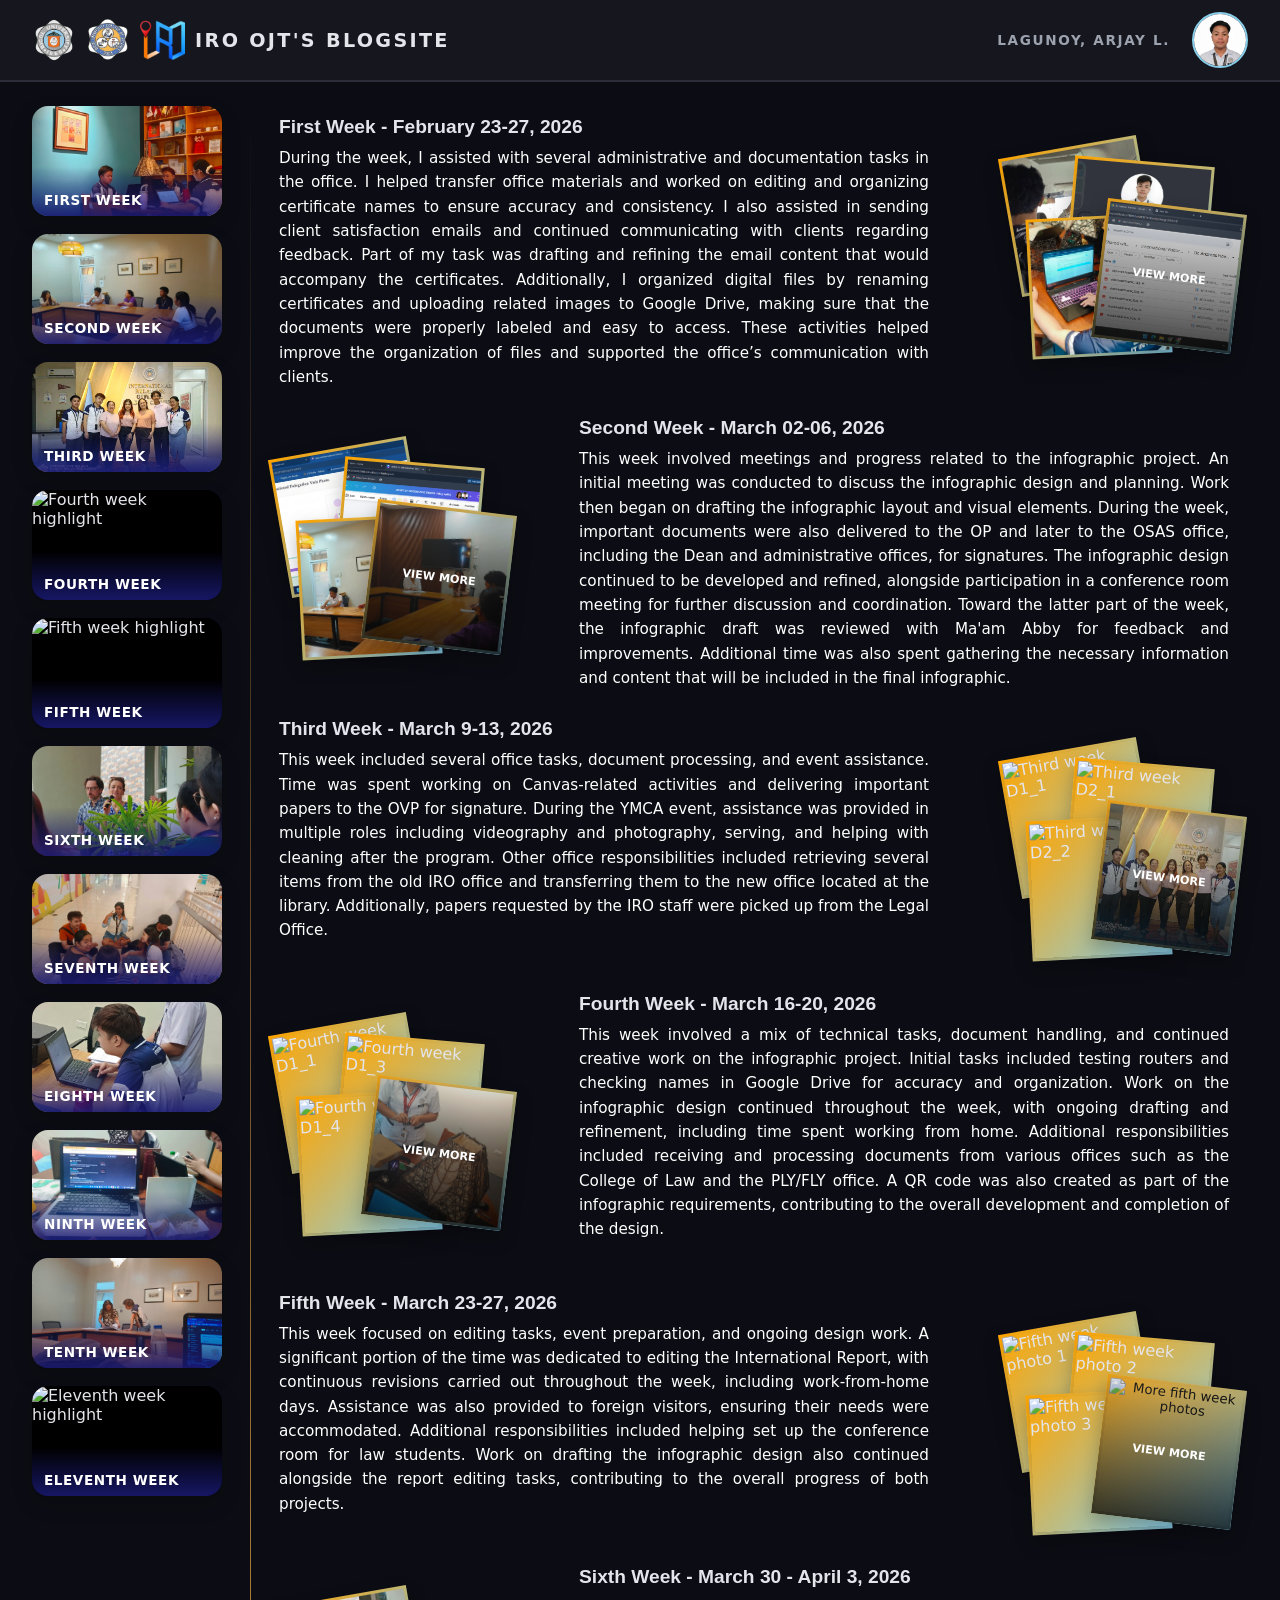
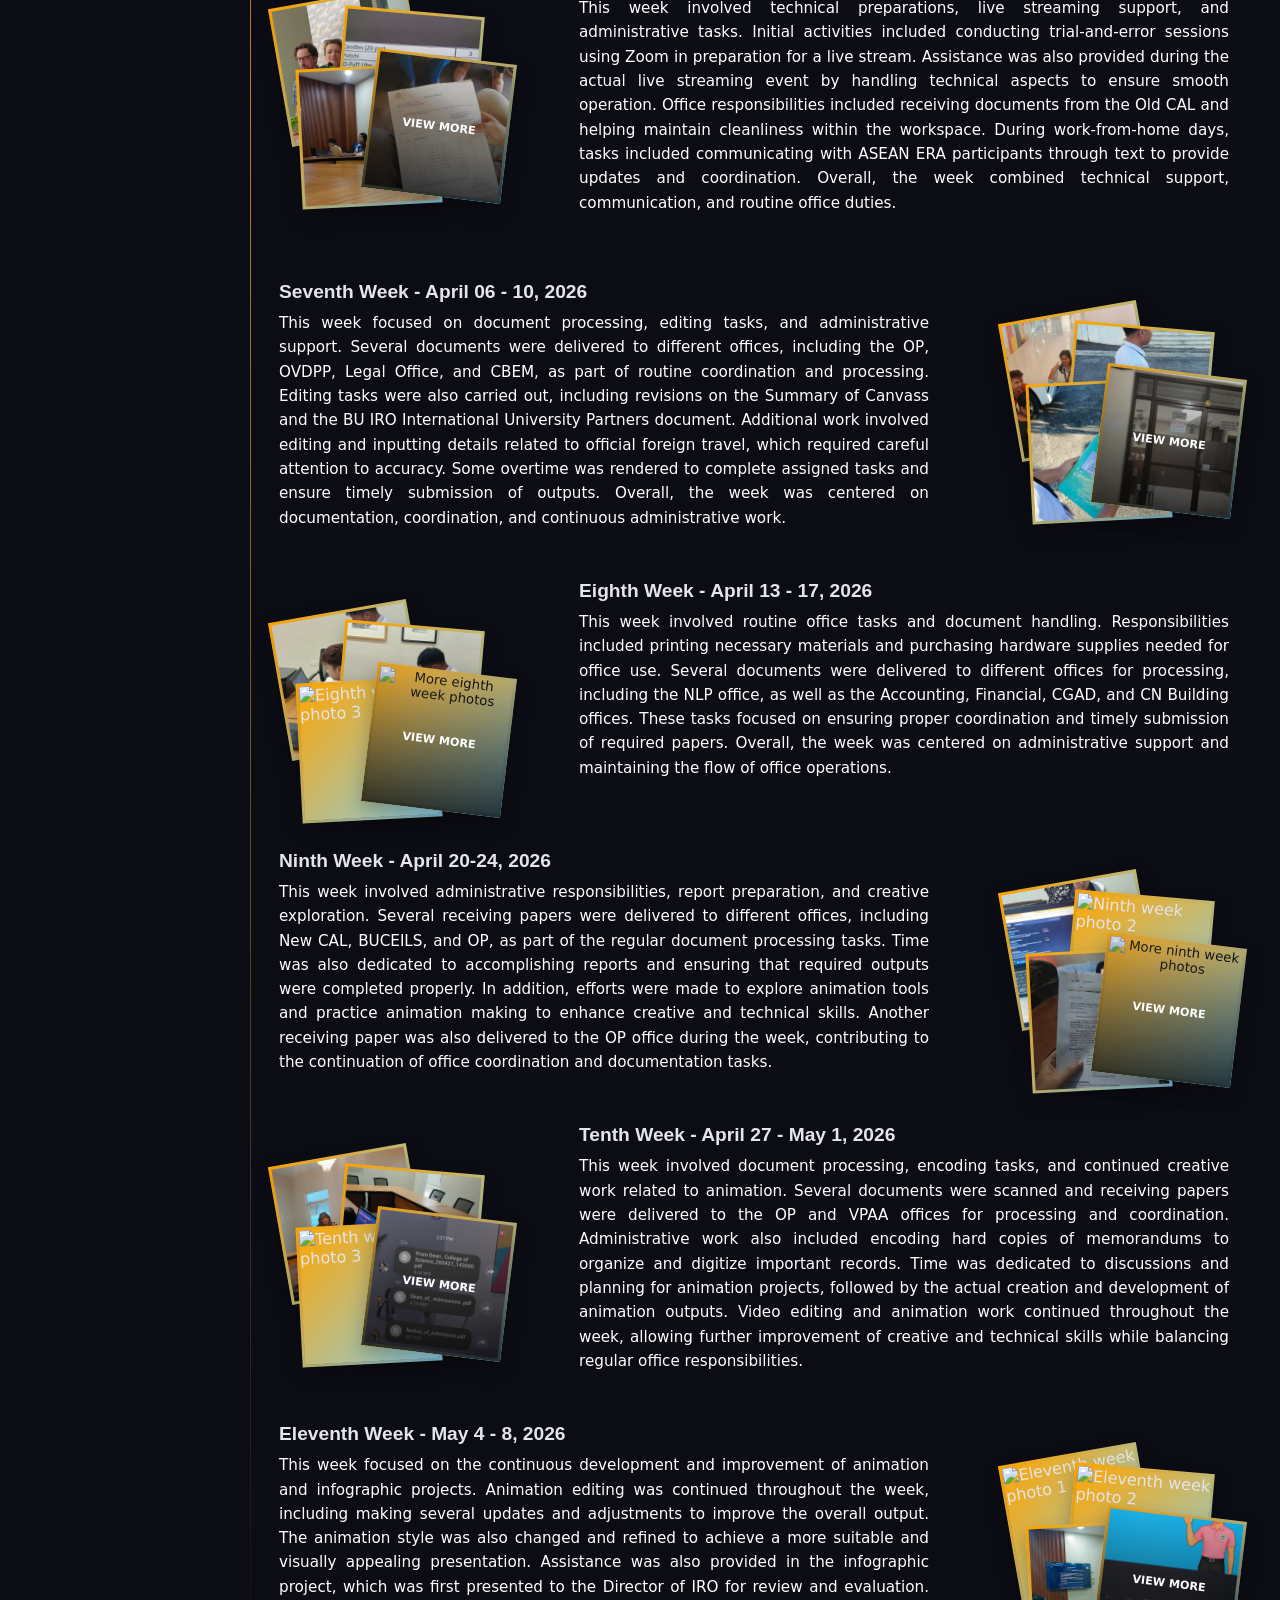
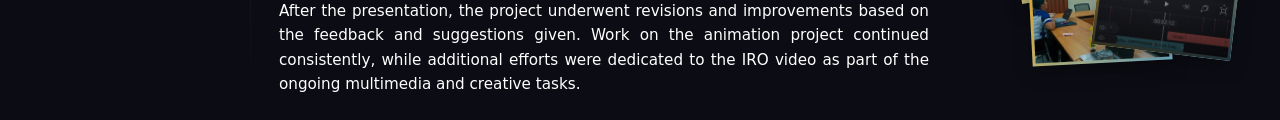
==== commit 0cc66aae: "arjay eleventh week" ====
--- a/arjay.html
+++ b/arjay.html
@@ -120,6 +120,13 @@
           <button type="button" class="blog-hero-label" aria-label="Tenth Week">Tenth Week</button>
         </div>
       </div>
+
+      <div class="blog-hero-card">
+        <div class="blog-hero-image-wrapper">
+          <img src="images/arjay/eleventh_week/IMG_20260504_080349_353.jpg" alt="Eleventh week highlight">
+          <button type="button" class="blog-hero-label" aria-label="Eleventh Week">Eleventh Week</button>
+        </div>
+      </div>
     </aside>
 
     <!-- Vertical line separator (continuous) -->
@@ -444,6 +451,45 @@
             This week involved document processing, encoding tasks, and continued creative work related to animation. Several documents were scanned and receiving papers were delivered to the OP and VPAA offices for processing and coordination. Administrative work also included encoding hard copies of memorandums to organize and digitize important records. Time was dedicated to discussions and planning for animation projects, followed by the actual creation and development of animation outputs. Video editing and animation work continued throughout the week, allowing further improvement of creative and technical skills while balancing regular office responsibilities.
           </p>
         </div>
+      </div>
+
+      <div class="blog-week-block" id="week-eleventh">
+        <h1 class="blog-title" style="margin-top: 50px;">Eleventh Week - May 4 - 8, 2026</h1>
+
+        <div class="blog-main-row">
+          <p class="blog-paragraph">
+            This week focused on the continuous development and improvement of animation and infographic projects.
+            Animation editing was continued throughout the week, including making several updates and adjustments to
+            improve the overall output. The animation style was also changed and refined to achieve a more suitable and
+            visually appealing presentation. Assistance was also provided in the infographic project, which was first
+            presented to the Director of IRO for review and evaluation. After the presentation, the project underwent
+            revisions and improvements based on the feedback and suggestions given. Work on the animation project
+            continued consistently, while additional efforts were dedicated to the IRO video as part of the ongoing
+            multimedia and creative tasks.
+          </p>
+
+          <div class="blog-gallery-layer">
+            <div class="blog-thumb layer1">
+              <img src="images/arjay/eleventh_week/IMG_20260504_080349_353.jpg" alt="Eleventh week photo 1">
+            </div>
+
+            <div class="blog-thumb layer2">
+              <img src="images/arjay/eleventh_week/IMG_20260504_081344_848.jpg" alt="Eleventh week photo 2">
+            </div>
+
+            <div class="blog-thumb layer3">
+              <img src="images/arjay/eleventh_week/received_1328935245816532.jpeg" alt="Eleventh week photo 3">
+            </div>
+
+            <button type="button"
+                    class="blog-thumb blog-thumb-more layer4"
+                    data-label="VIEW MORE"
+                    id="open-eleventh-week-modal">
+              <img src="images/arjay/eleventh_week/Screenshot_20260504-153412.jpg" alt="More eleventh week photos">
+            </button>
+          </div>
+        </div>
+
       </div>
     </section>
   </main>
@@ -726,6 +772,35 @@
     </div>
   </div>
 
+  <!-- Modal overlay showing all eleventh week images -->
+  <div class="blog-modal-overlay" id="blog-eleventh-week-modal">
+    <div class="blog-modal-content">
+      <div class="blog-modal-header">
+        <div class="blog-modal-title">Eleventh Week - Arjay's Full Gallery</div>
+        <button type="button" class="blog-modal-close" id="close-eleventh-week-modal">&times;</button>
+      </div>
+      <div class="blog-modal-preview" id="blog-modal-preview-eleventh" aria-hidden="true"></div>
+
+      <div class="blog-modal-grid">
+        <div class="blog-modal-grid-inner">
+          <img src="images/arjay/eleventh_week/IMG_20260504_080349_353.jpg" alt="Eleventh week photo 1">
+          <img src="images/arjay/eleventh_week/IMG_20260504_081344_848.jpg" alt="Eleventh week photo 2">
+          <img src="images/arjay/eleventh_week/received_1328935245816532.jpeg" alt="Eleventh week photo 3">
+          <img src="images/arjay/eleventh_week/Screenshot_20260504-153412.jpg" alt="Eleventh week screenshot 1">
+          <img src="images/arjay/eleventh_week/Screenshot_20260504-153425.jpg" alt="Eleventh week screenshot 2">
+          <img src="images/arjay/eleventh_week/received_1132446305726216.webp" alt="Eleventh week photo 4">
+          <img src="images/arjay/eleventh_week/received_1540750057626177.jpeg" alt="Eleventh week photo 5">
+          <img src="images/arjay/eleventh_week/received_1849423222394906.webp" alt="Eleventh week photo 6">
+          <img src="images/arjay/eleventh_week/received_2243778069784337.webp" alt="Eleventh week photo 7">
+          <img src="images/arjay/eleventh_week/20260508_095330.jpg" alt="Eleventh week photo 8">
+          <img src="images/arjay/eleventh_week/20260508_095339.jpg" alt="Eleventh week photo 9">
+          <video controls playsinline preload="metadata" src="images/arjay/eleventh_week/first_output_animation.mp4"></video>
+          <video controls playsinline preload="metadata" src="images/arjay/eleventh_week/revision_animation.mp4"></video>
+        </div>
+      </div>
+    </div>
+  </div>
+
   <div class="blog-modal-image-viewer" id="blog-modal-image-viewer">
     <button type="button" class="blog-modal-arrow blog-modal-arrow-left" aria-label="Previous image">‹</button>
     <img src="" alt="Expanded photo">
@@ -828,6 +903,7 @@
       setupModal('open-eighth-week-modal', 'blog-eighth-week-modal', 'close-eighth-week-modal', 'blog-modal-preview-eighth');
       setupModal('open-ninth-week-modal', 'blog-ninth-week-modal', 'close-ninth-week-modal', 'blog-modal-preview-ninth');
       setupModal('open-tenth-week-modal', 'blog-tenth-week-modal', 'close-tenth-week-modal', 'blog-modal-preview-tenth');
+      setupModal('open-eleventh-week-modal', 'blog-eleventh-week-modal', 'close-eleventh-week-modal', 'blog-modal-preview-eleventh');
 
       // Make hero highlight cards (image + label) clickable to scroll to the week,
       // without changing their vertical order
@@ -848,6 +924,7 @@
           else if (label === 'Eighth Week') targetId = 'week-eighth';
           else if (label === 'Ninth Week') targetId = 'week-ninth';
           else if (label === 'Tenth Week') targetId = 'week-tenth';
+          else if (label === 'Eleventh Week') targetId = 'week-eleventh';
 
           card.addEventListener('click', function (e) {
             e.preventDefault();
--- a/style.css
+++ b/style.css
@@ -512,6 +512,14 @@
   border-radius: 10px;
 }
 
+.blog-modal-grid-inner video {
+  width: 100%;
+  height: 130px;
+  object-fit: cover;
+  border-radius: 10px;
+  background: #111;
+}
+
 /* Click-to-view preview inside modal */
 .blog-modal-preview {
   display: flex;
@@ -528,6 +536,20 @@
 }
 
 /* Layered gallery */
+
+.blog-week-video-row {
+  display: grid;
+  grid-template-columns: repeat(auto-fit, minmax(260px, 1fr));
+  gap: 1rem;
+  margin-top: 1.25rem;
+  width: 100%;
+}
+
+.blog-week-video-row video {
+  width: 100%;
+  border-radius: 10px;
+  background: #111;
+}
 
 .blog-gallery-layer{
   position:relative;
